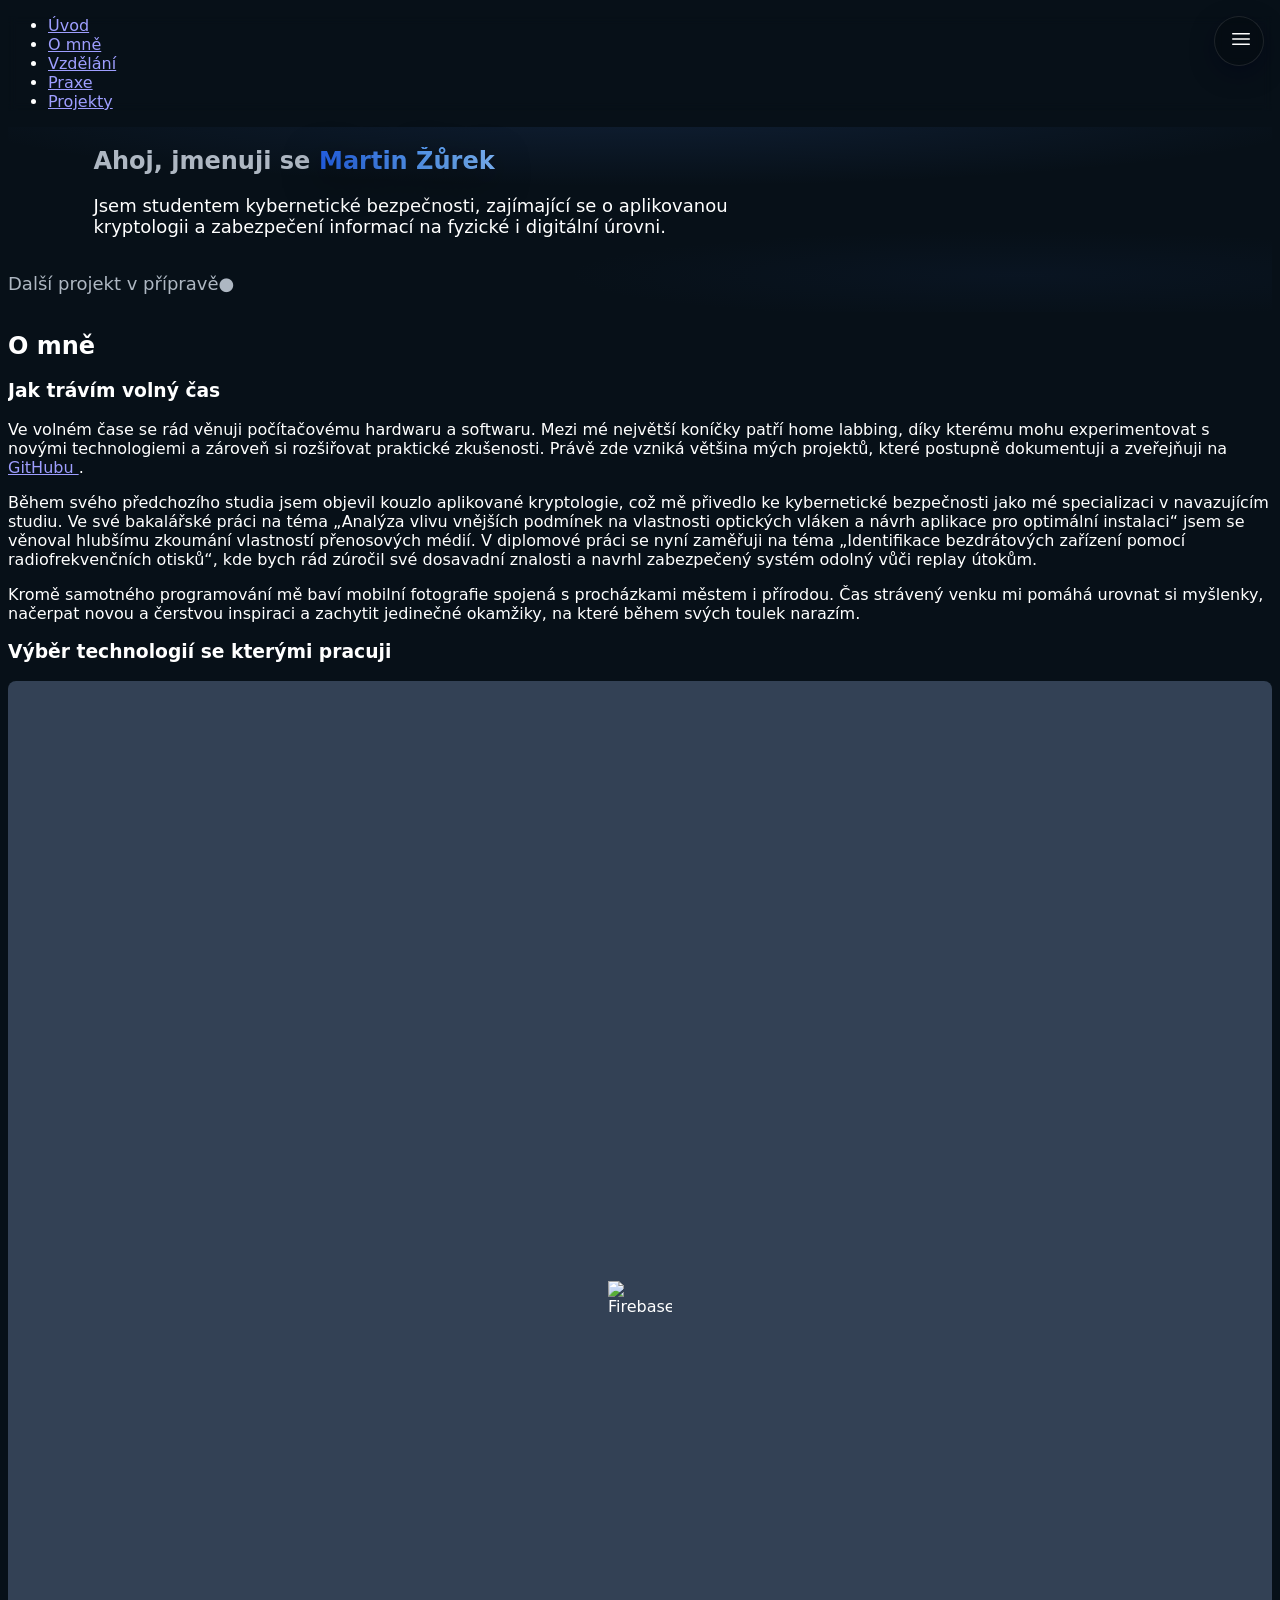
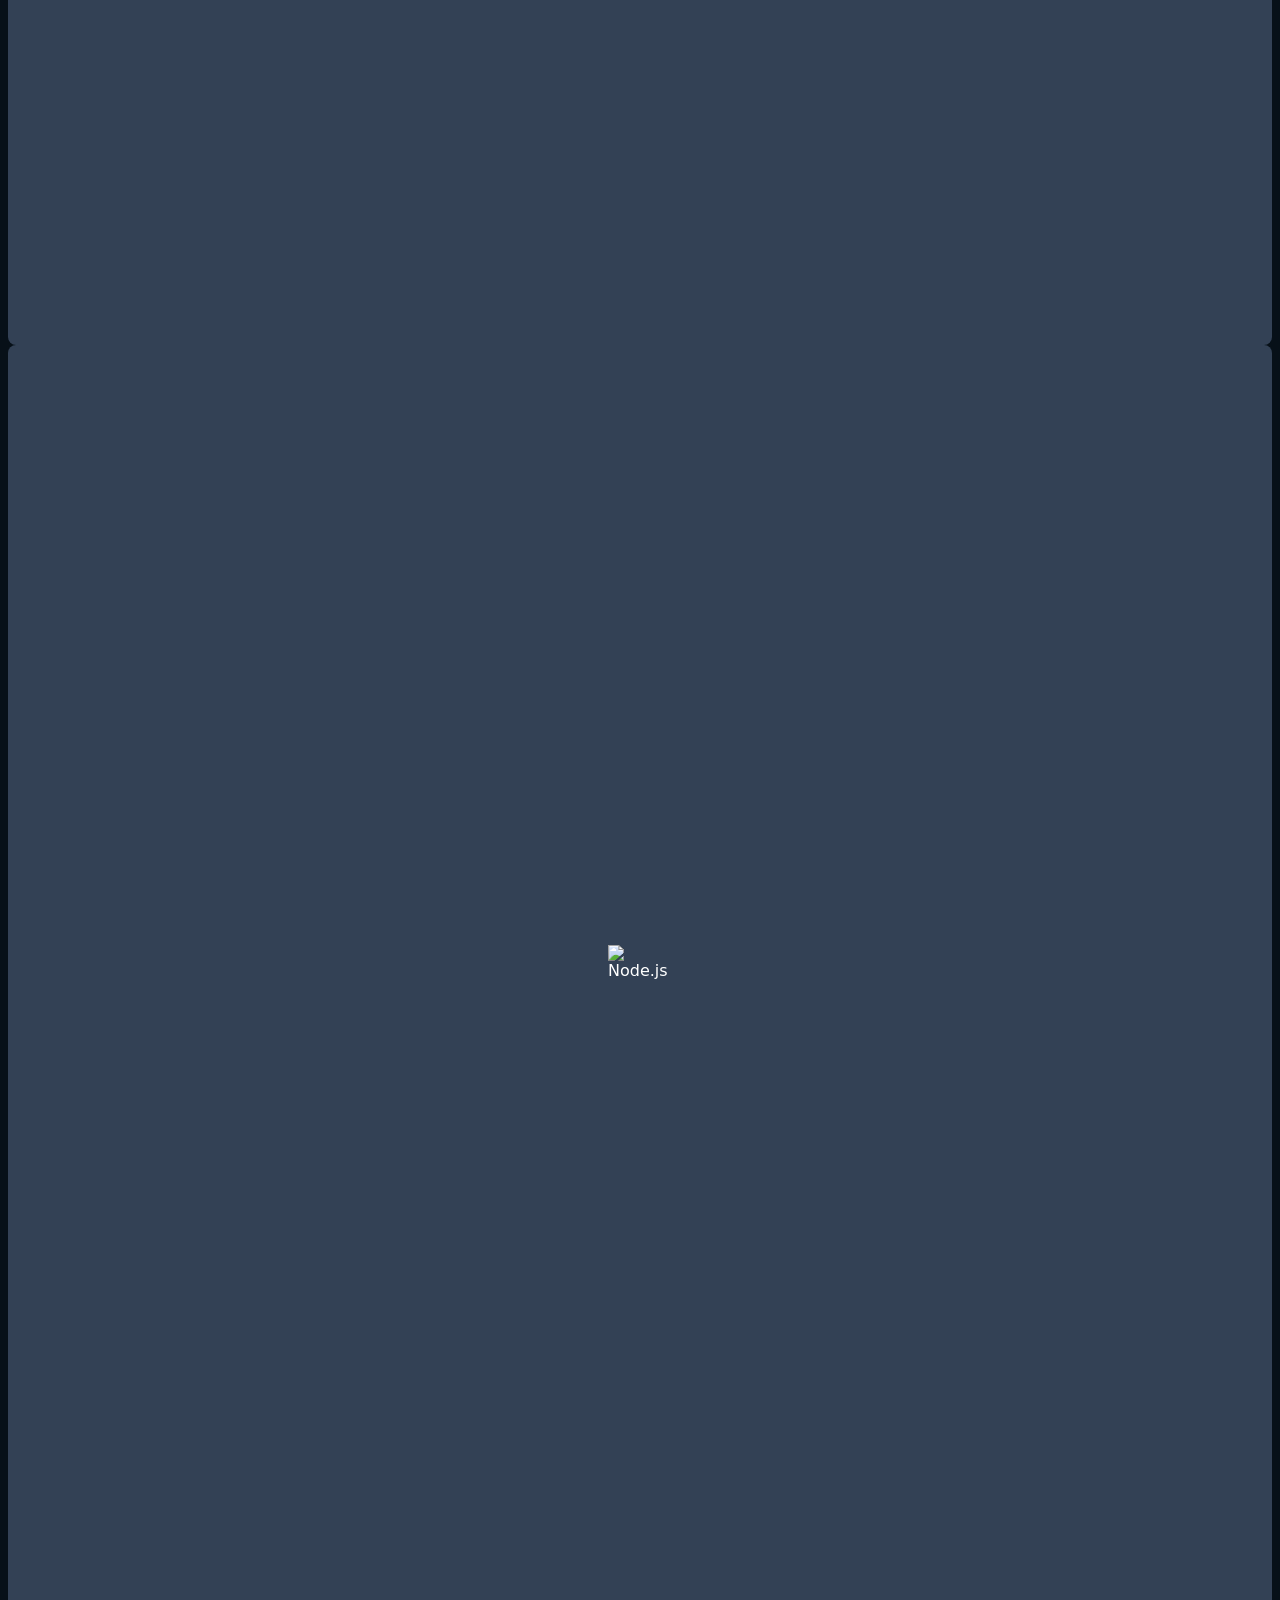
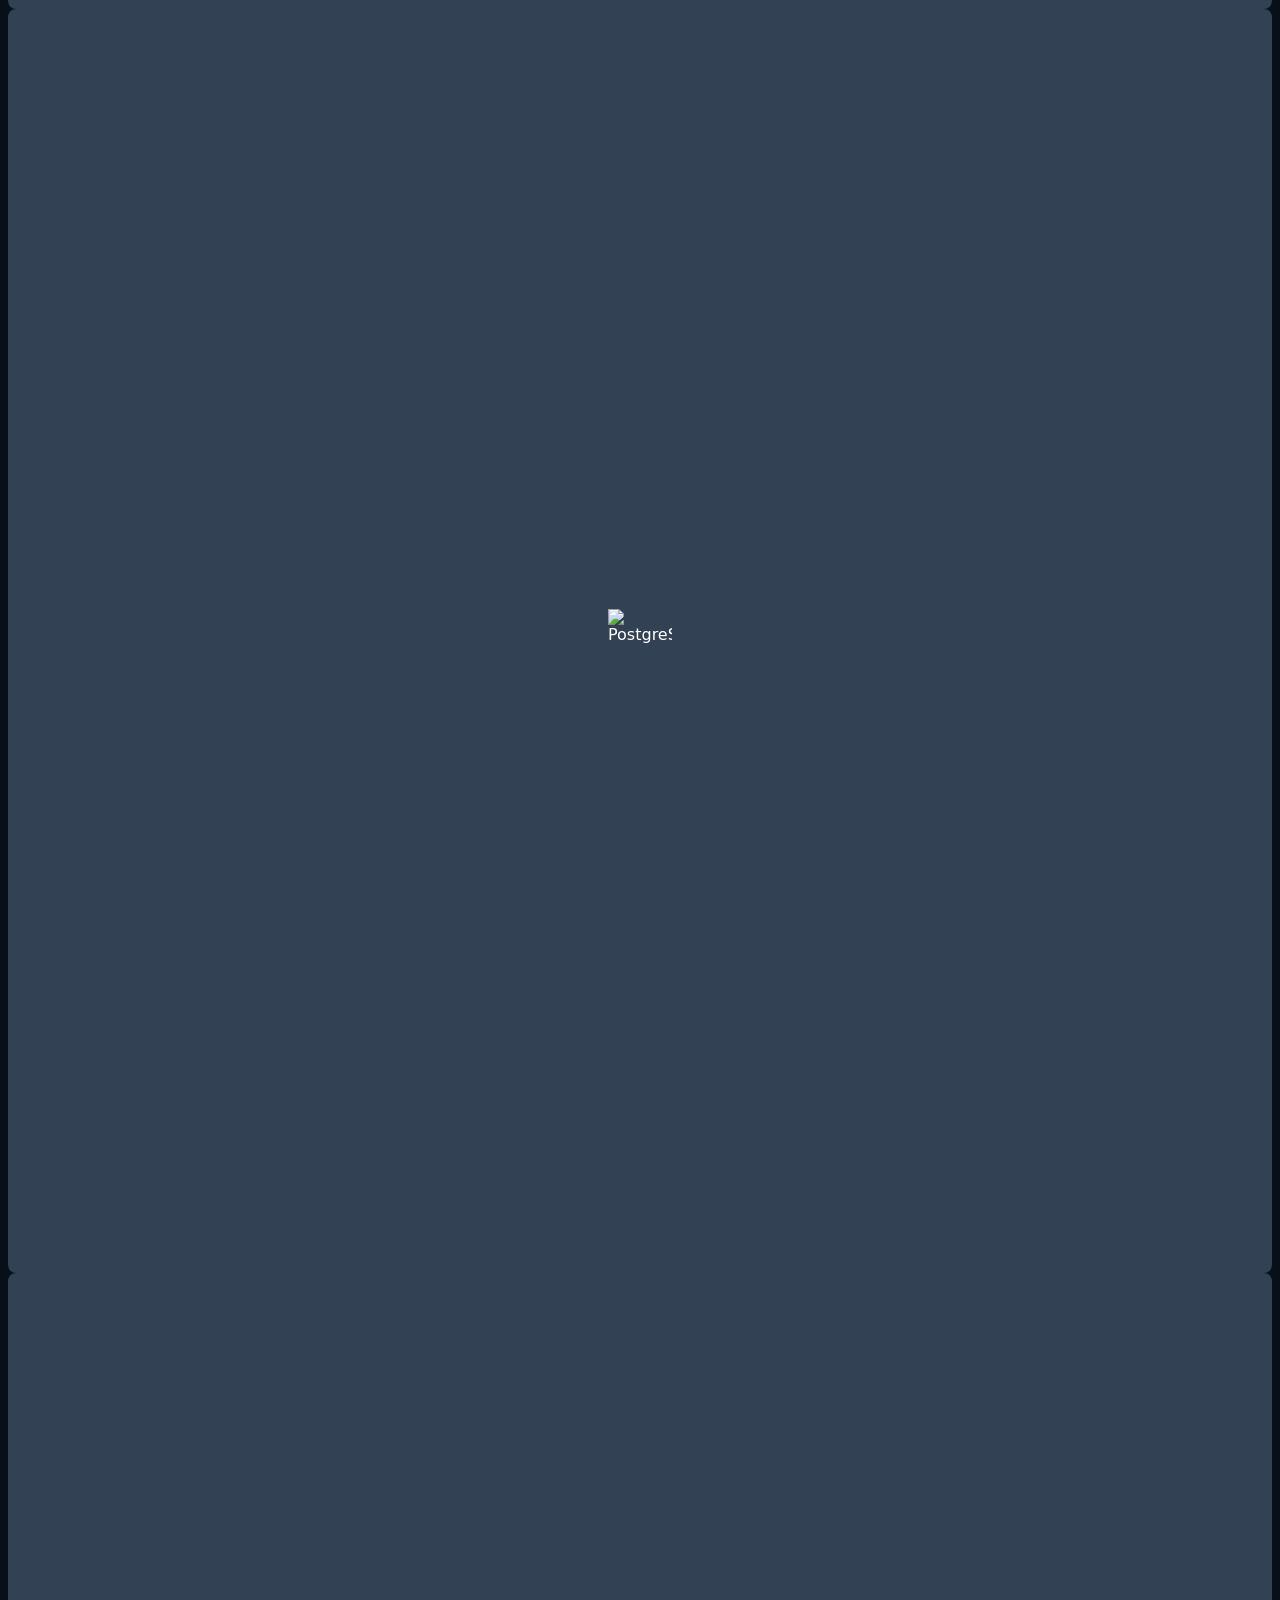
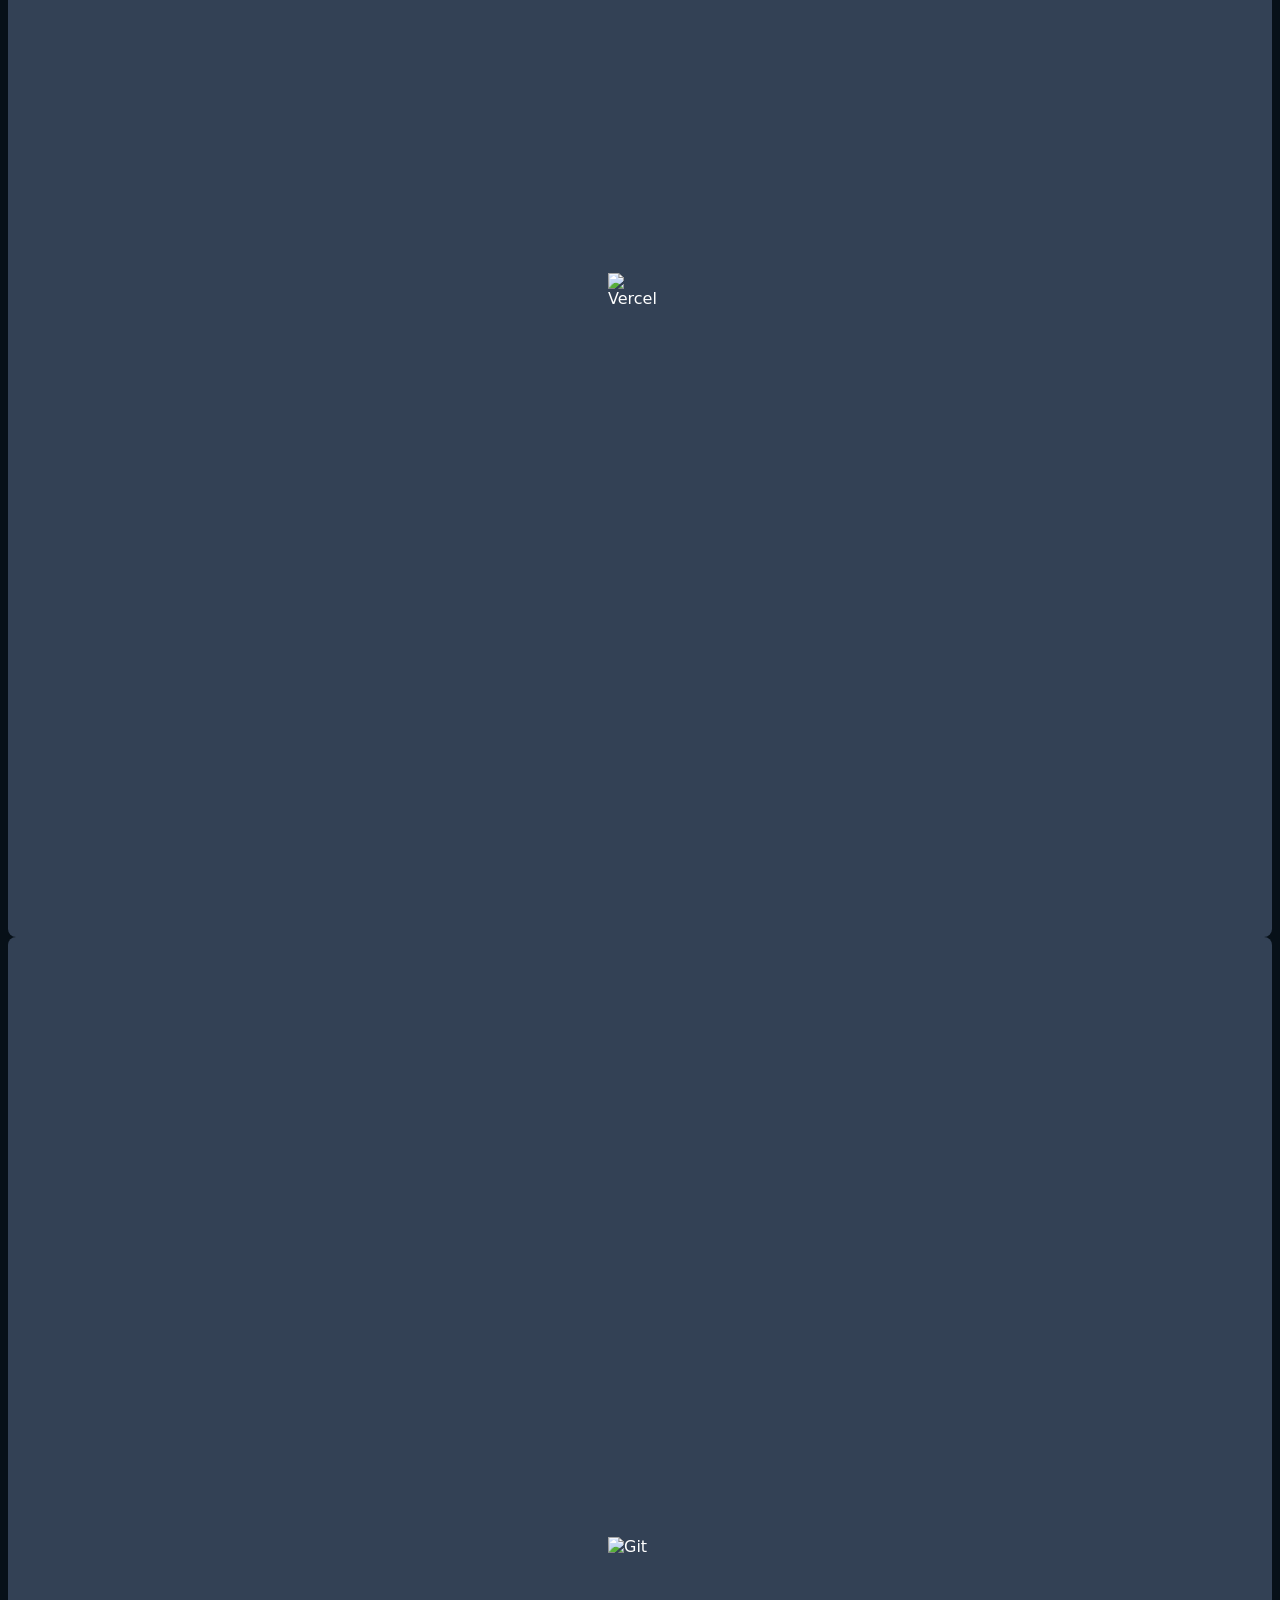
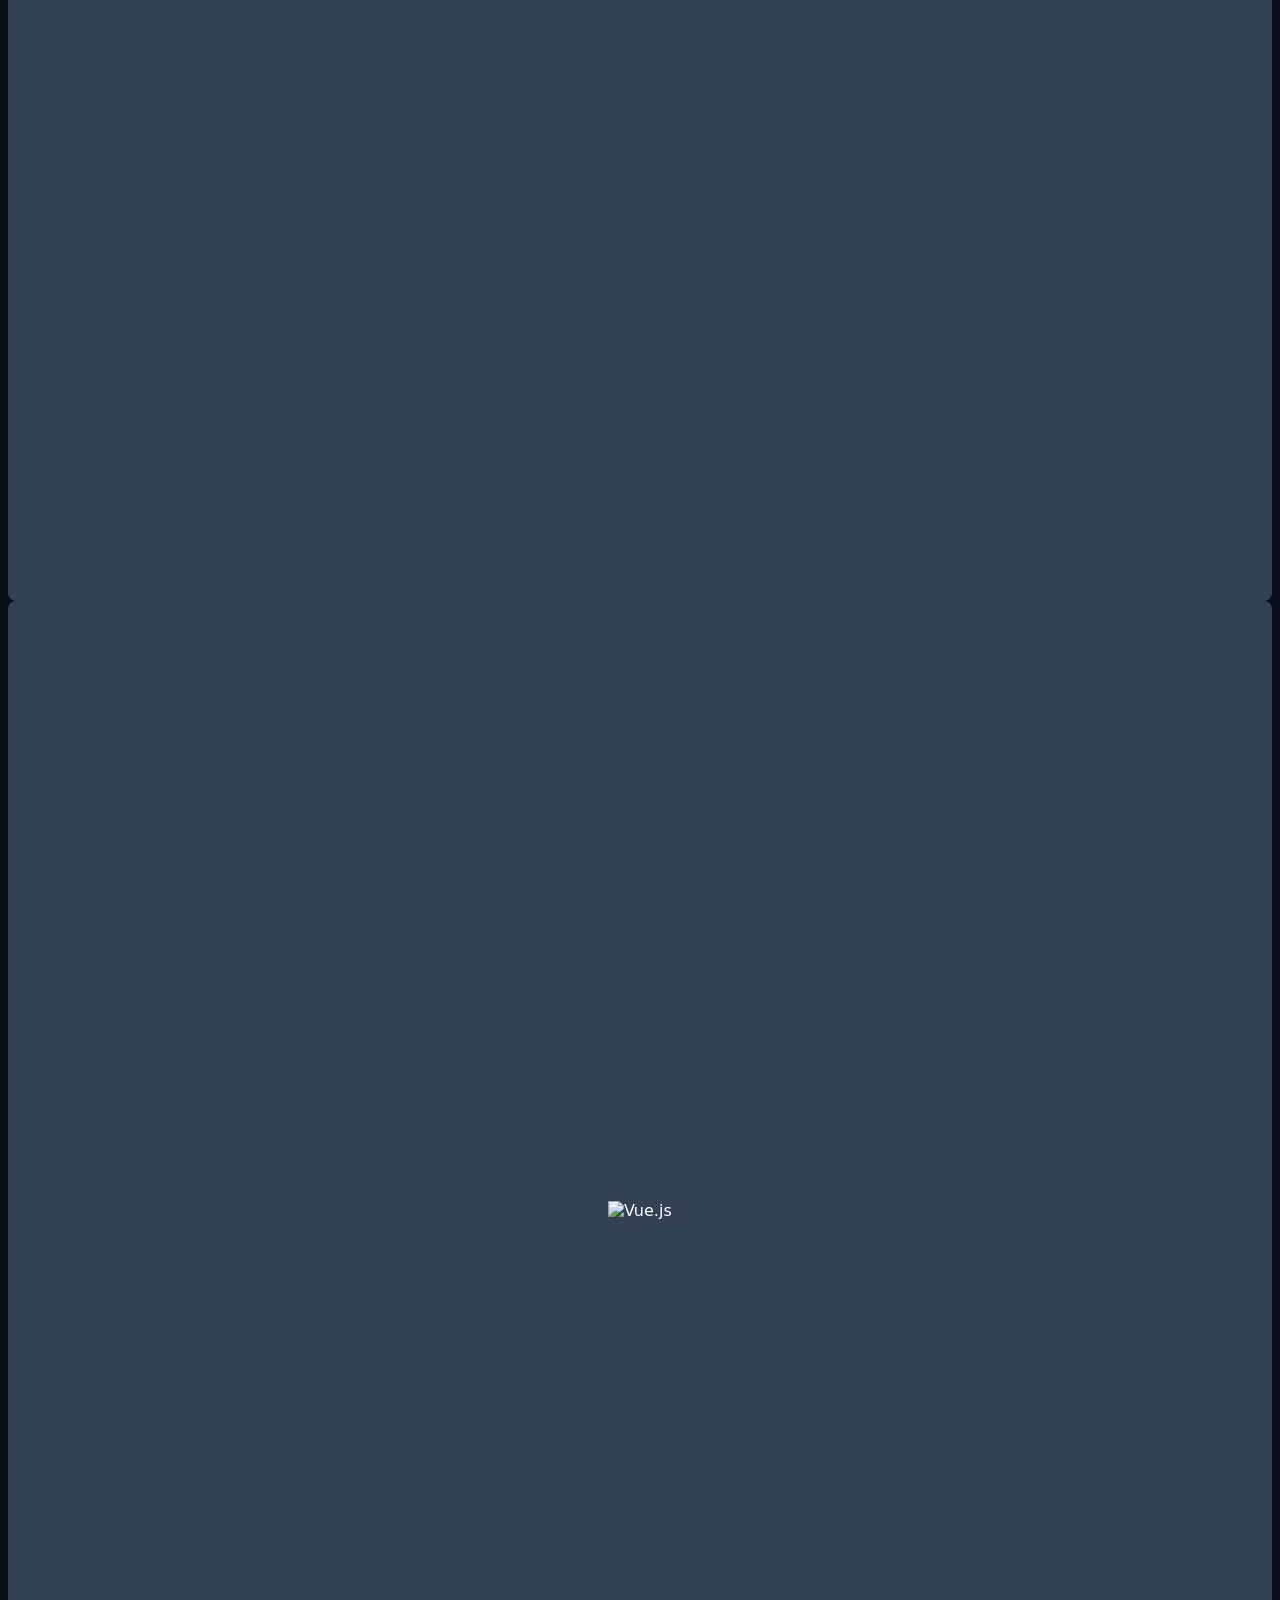
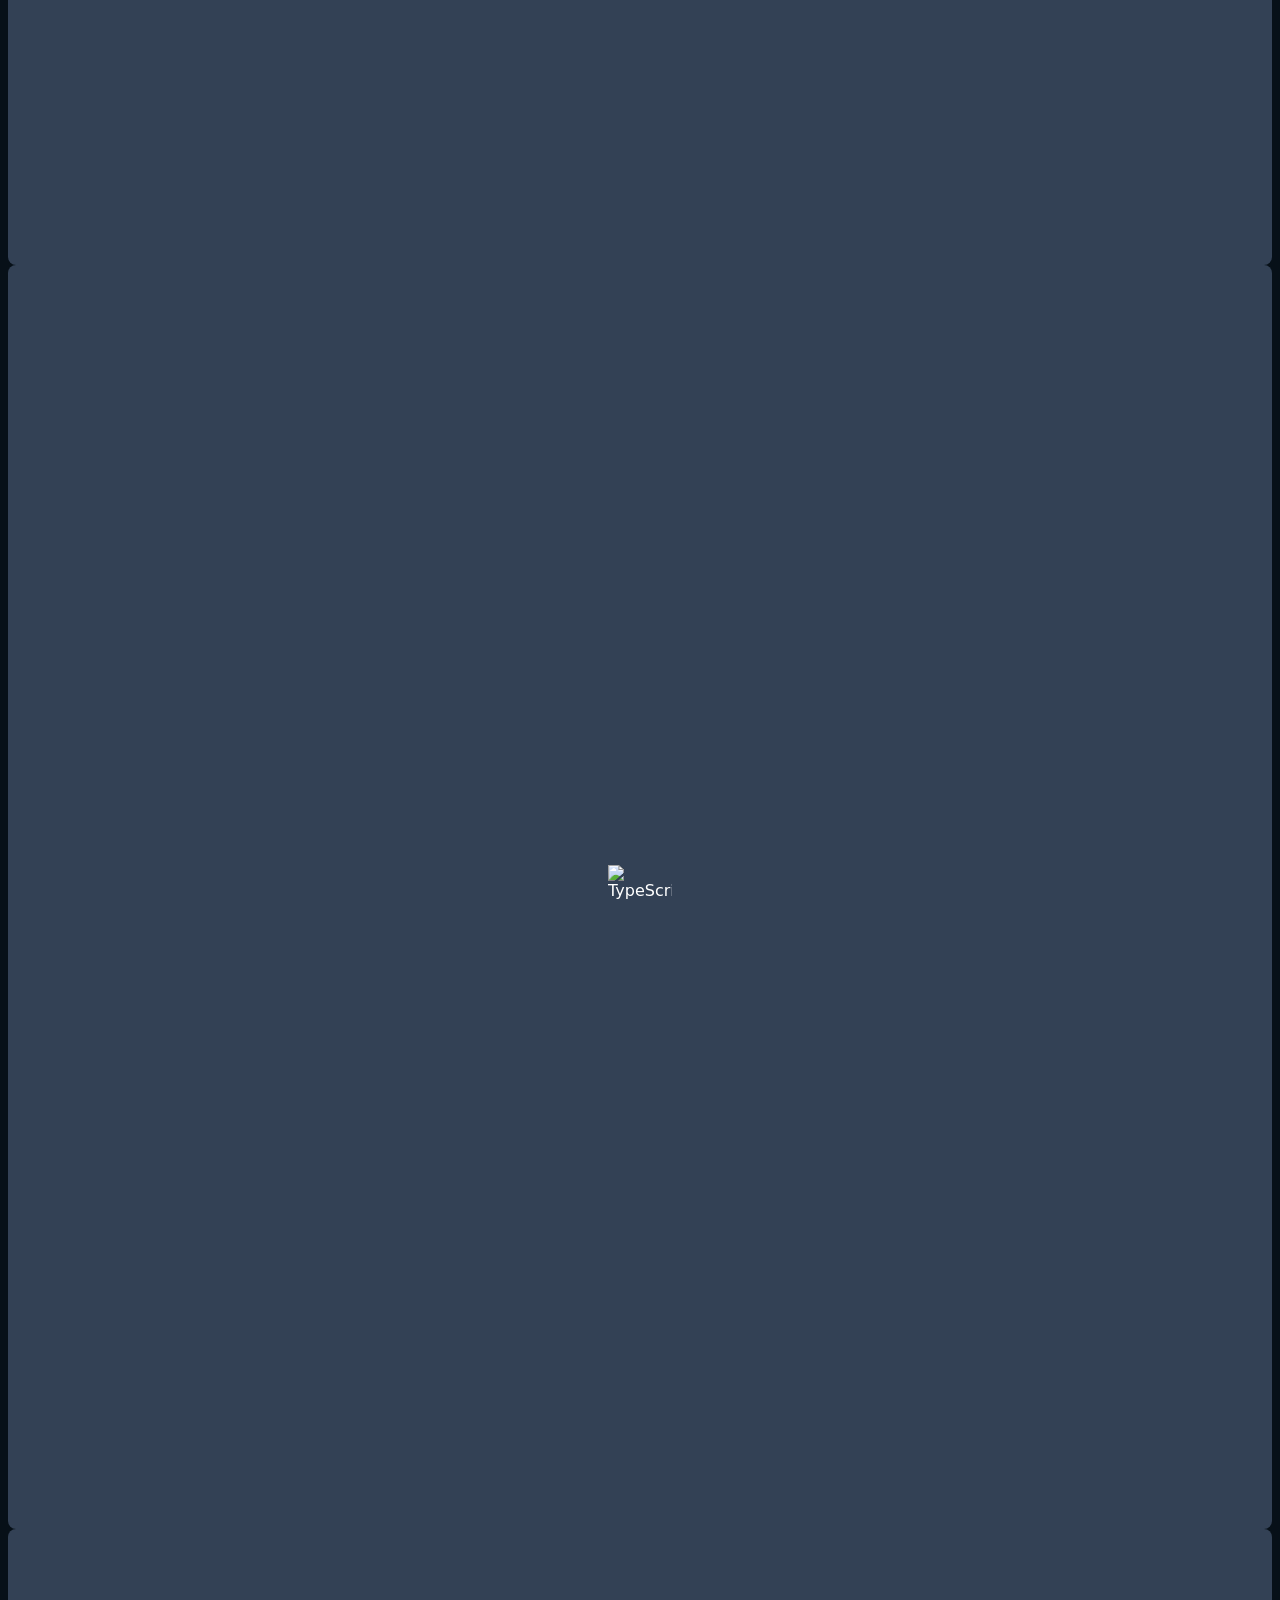
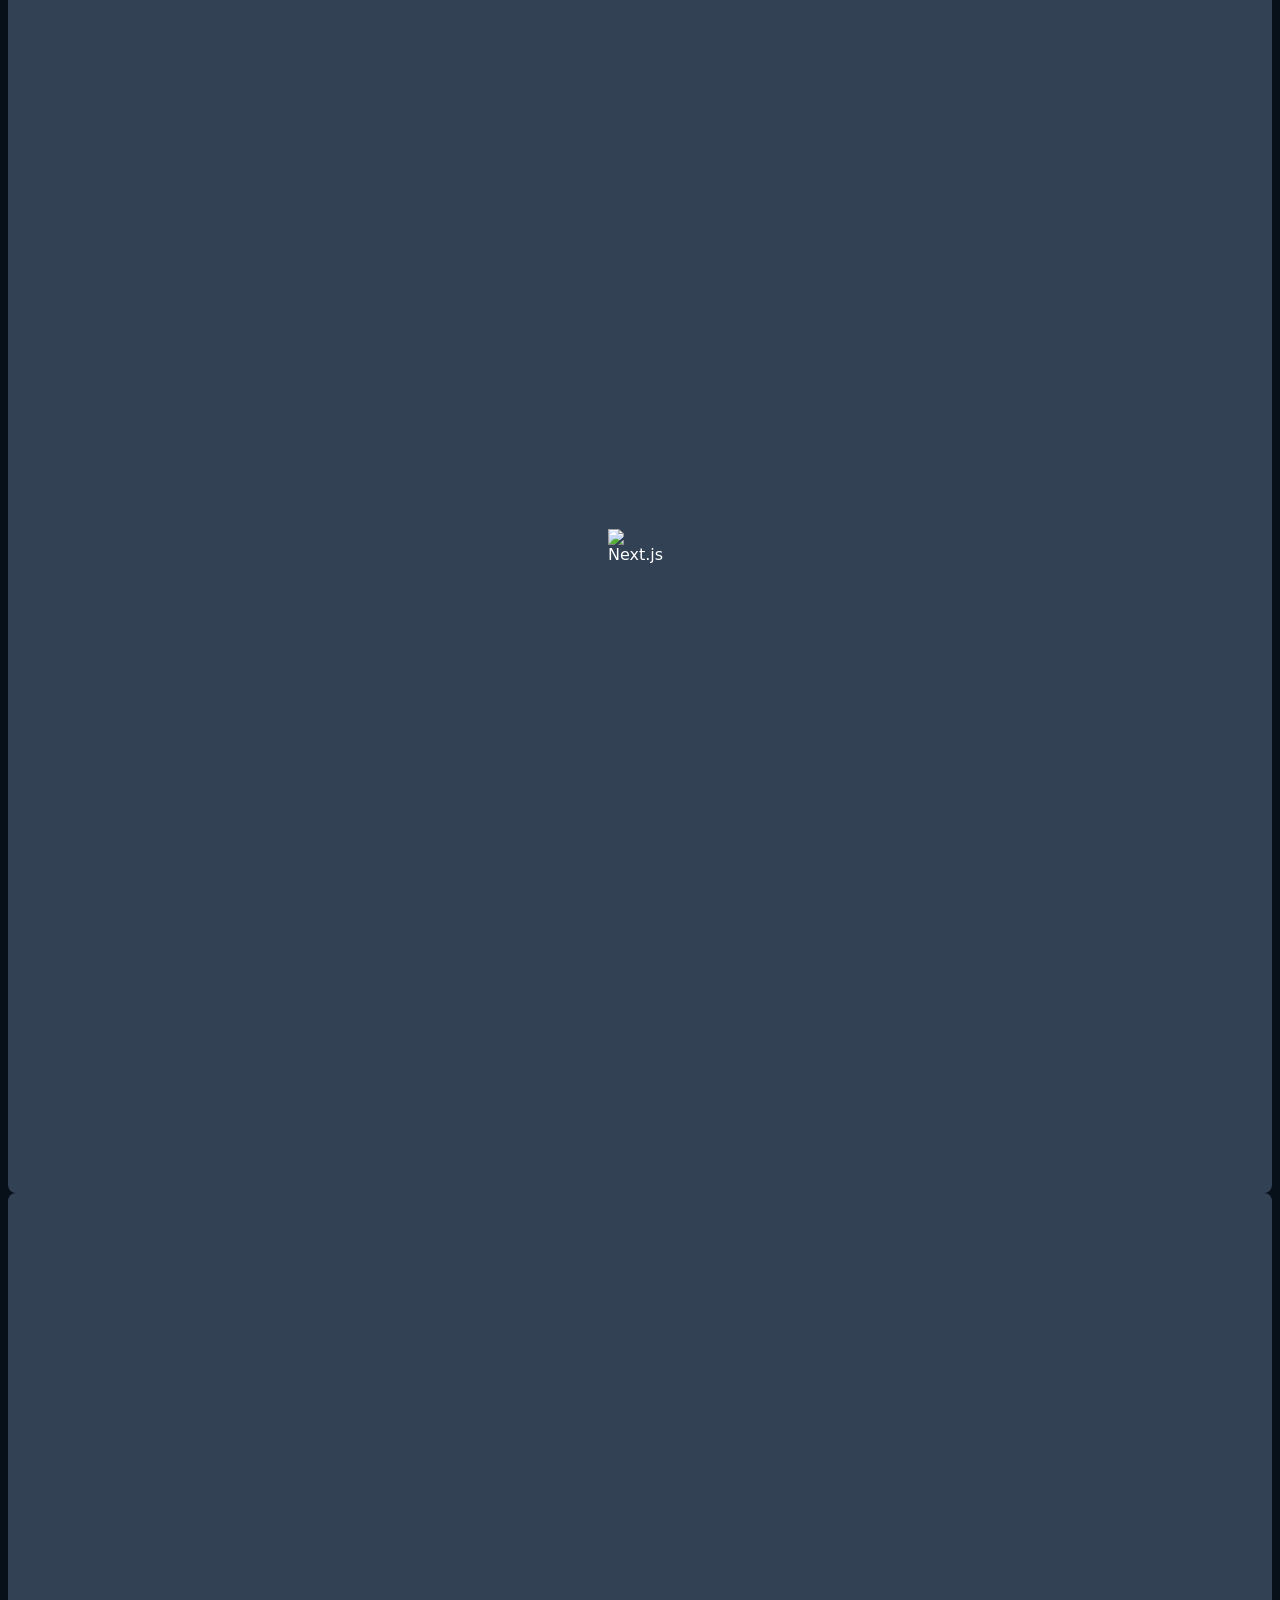
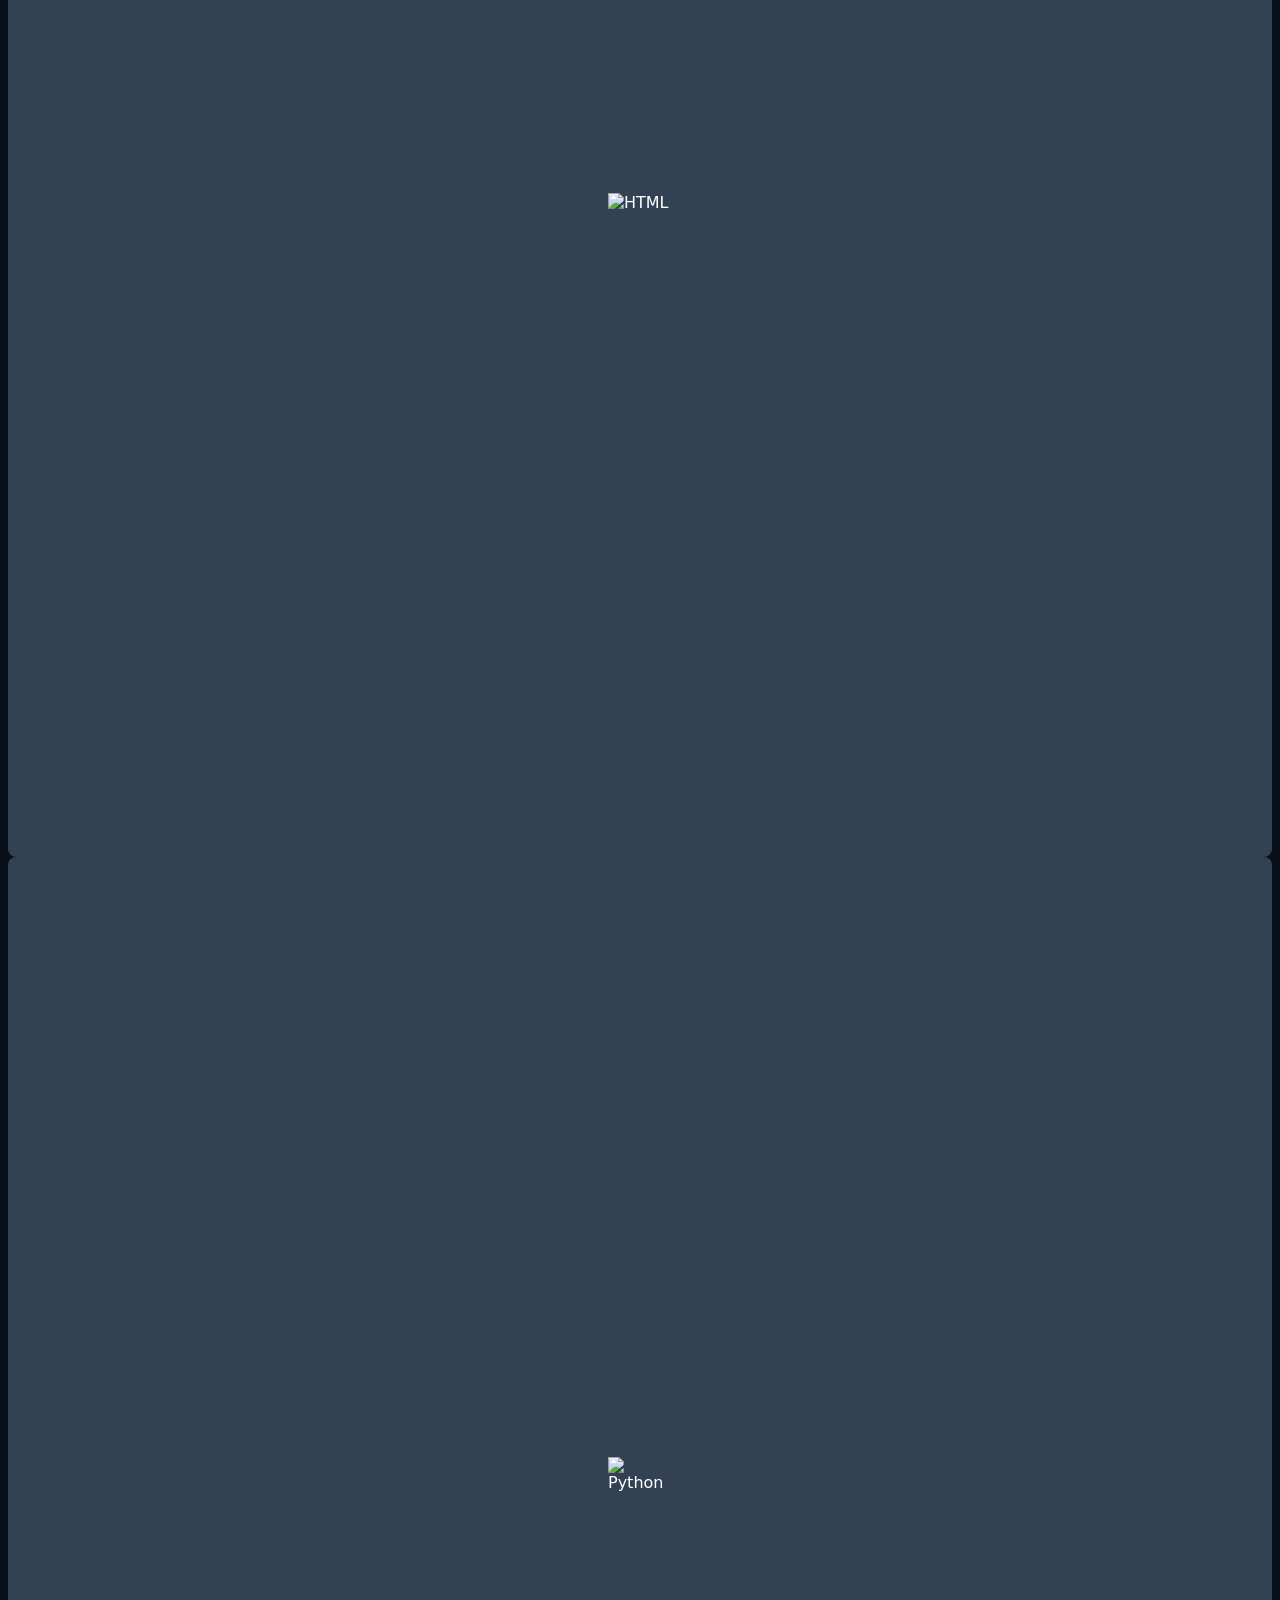
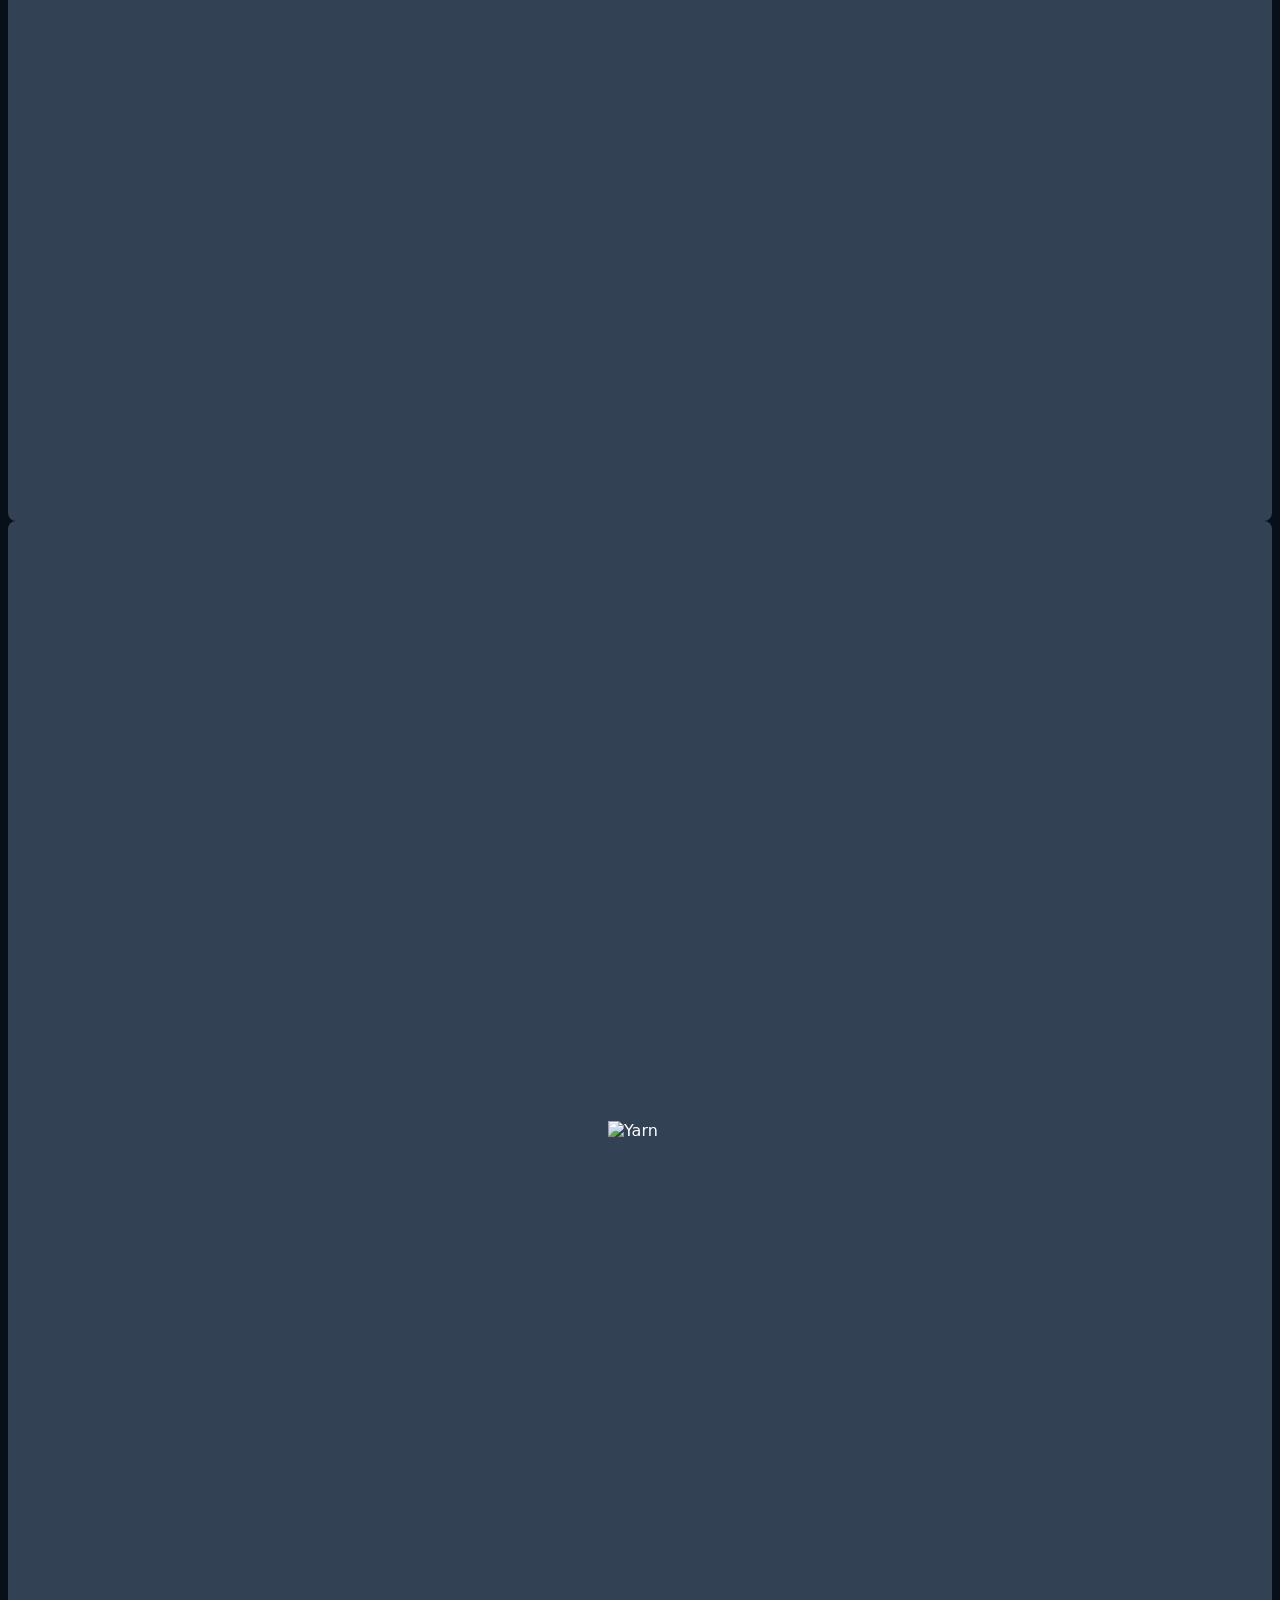
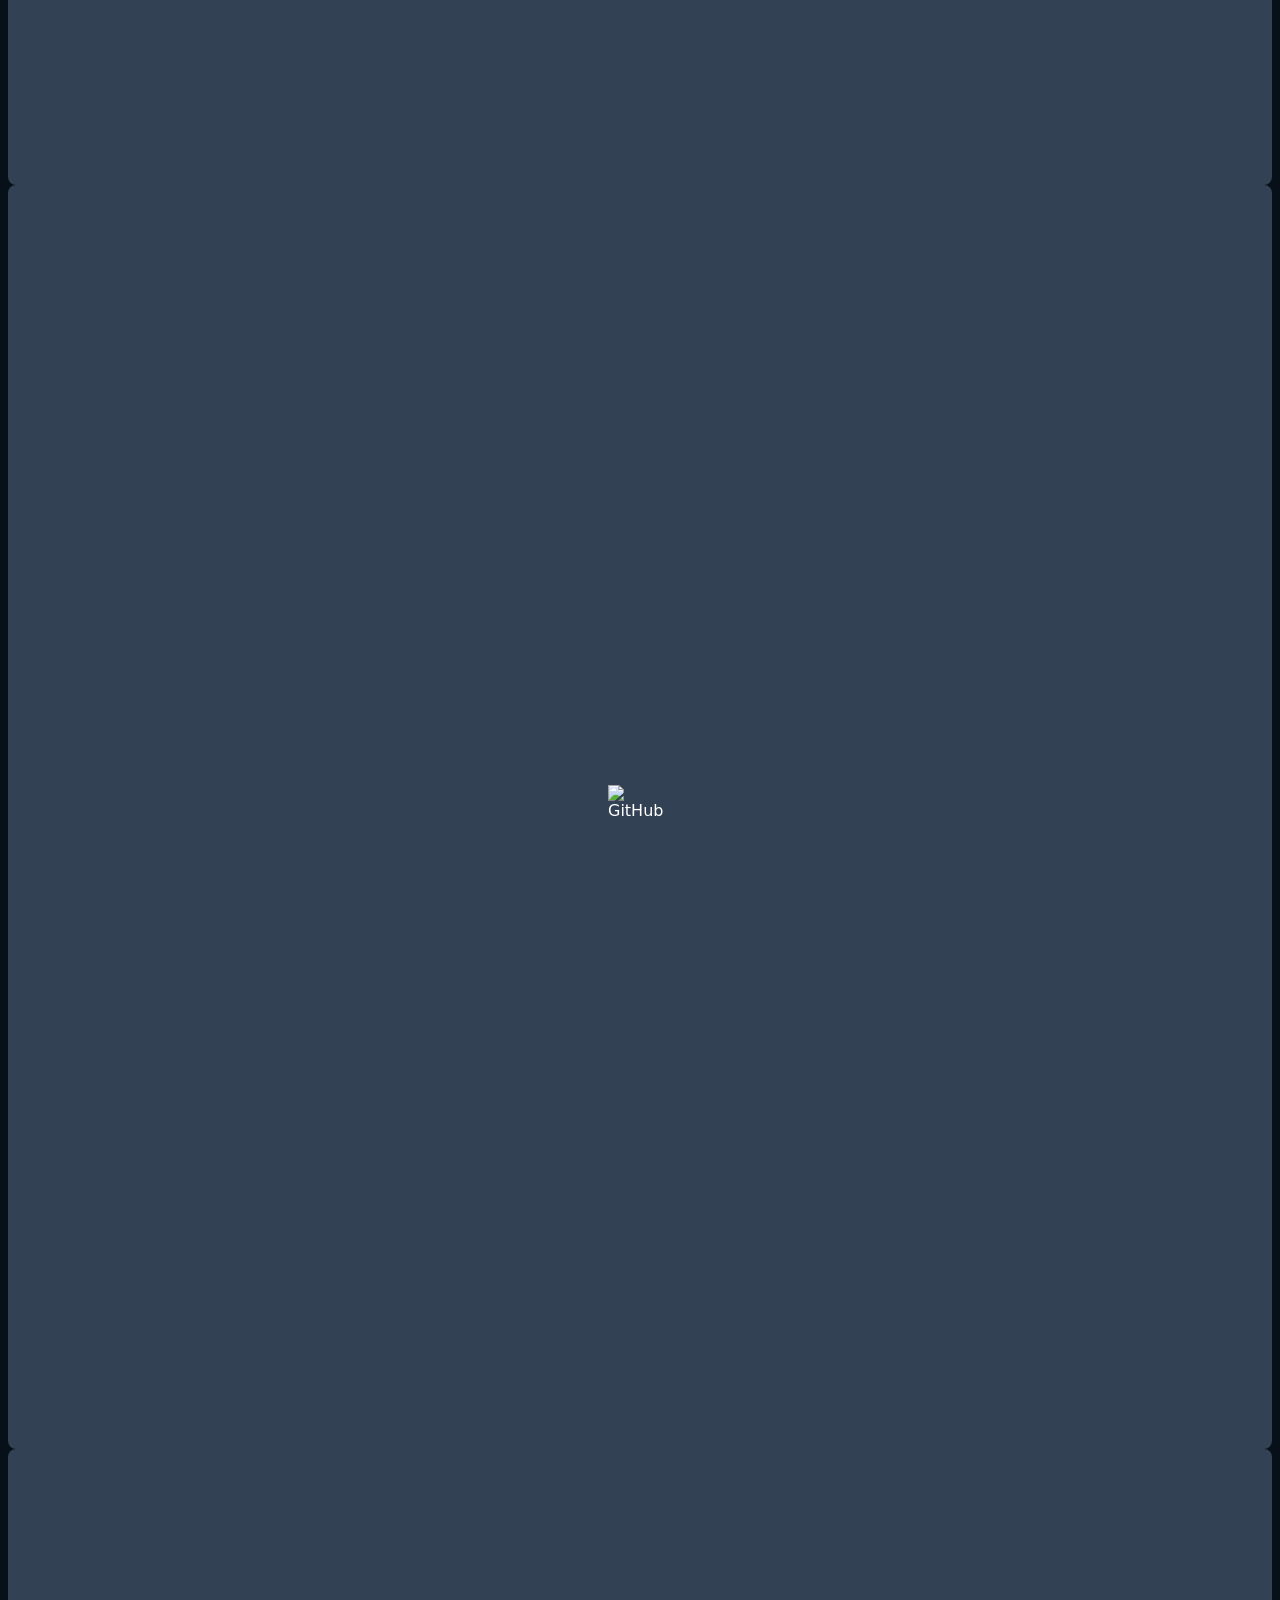
==== index.html @ 52d7c665 "add website" ====
<!doctype html>
<html lang="cs" class="scroll-smooth">
    <head>
        <meta charset="UTF-8" />
        <meta name="viewport" content="width=device-width, initial-scale=1.0" />
        <title>Martin Žůrek</title>

        <link rel="preconnect" href="https://cdn.tailwindcss.com" crossorigin />
        <link rel="preconnect" href="https://cdn.simpleicons.org" crossorigin />
        <link rel="dns-prefetch" href="https://cdn.simpleicons.org" />

        <script src="https://cdn.tailwindcss.com"></script>
        <script>
            tailwind.config = { theme: { extend: {} } };
        </script>

        <link rel="stylesheet" href="styles.css" />
    </head>
    <body
        class="min-h-screen bg-[#071018] text-zinc-200"
        style="
            --tech-icon-size: 64px;
            --tech-padding: 12px;
            --tech-tile-size: calc(
                var(--tech-icon-size) + 2 * var(--tech-padding)
            );
            --grid-unit: calc(var(--tech-tile-size) * 2.25);
            --grid-gap: 16px;
        "
    >
        <header
            class="fixed top-4 z-50 left-1/2 w-full max-w-4xl transform -translate-x-1/2"
        >
            <div class="flex items-center justify-center gap-4 relative">
                <div
                    class="desktop-pill backdrop-blur-xs border border-white/10 ring-1 ring-white/5 shadow-lg rounded-full px-6 py-3 bg-black/20"
                >
                    <nav aria-label="Hlavní navigace" class="hidden md:block">
                        <ul
                            id="desktop-nav"
                            class="flex items-center gap-6 text-gray-200 text-sm sm:text-base"
                        >
                            <li>
                                <a
                                    href="#hero"
                                    class="nav-link hover:text-white/80 transition-all duration-200"
                                    data-section="hero"
                                    >Úvod</a
                                >
                            </li>
                            <li>
                                <a
                                    href="#about"
                                    class="nav-link hover:text-white/80 transition-all duration-200"
                                    data-section="about"
                                    >O mně</a
                                >
                            </li>
                            <li>
                                <a
                                    href="#education"
                                    class="nav-link hover:text-white/80 transition-all duration-200"
                                    data-section="education"
                                    >Vzdělání</a
                                >
                            </li>
                            <li>
                                <a
                                    href="#experience"
                                    class="nav-link hover:text-white/80 transition-all duration-200"
                                    data-section="experience"
                                    >Praxe</a
                                >
                            </li>
                            <li>
                                <a
                                    href="#projects"
                                    class="nav-link hover:text-white/80 transition-all duration-200"
                                    data-section="projects"
                                    >Projekty</a
                                >
                            </li>
                        </ul>
                    </nav>
                </div>
            </div>
        </header>

        <div class="mobile-button-container md:hidden" id="mobile-container">
            <div
                id="menu-btn"
                role="button"
                tabindex="0"
                aria-expanded="false"
                class="backdrop-blur-xs border border-white/10 ring-1 ring-white/5 shadow-lg rounded-full p-3 bg-black/20 text-white"
            >
                <svg
                    id="icon-menu"
                    xmlns="http://www.w3.org/2000/svg"
                    class="w-6 h-6"
                    fill="none"
                    viewBox="0 0 24 24"
                    stroke-width="1.5"
                    stroke="currentColor"
                >
                    <path
                        stroke-linecap="round"
                        stroke-linejoin="round"
                        d="M3.75 6.75h16.5M3.75 12h16.5m-16.5 5.25h16.5"
                    />
                </svg>

                <button
                    id="panel-close"
                    class="overlay-close"
                    aria-label="Zavřít menu"
                >
                    <svg
                        id="icon-close"
                        xmlns="http://www.w3.org/2000/svg"
                        class="w-6 h-6"
                        viewBox="0 0 24 24"
                        fill="none"
                        stroke-width="1.5"
                        stroke="currentColor"
                    >
                        <path
                            stroke-linecap="round"
                            stroke-linejoin="round"
                            d="M6 18L18 6M6 6l12 12"
                        />
                    </svg>
                </button>

                <div class="panel-content" aria-hidden="true">
                    <nav class="overlay-nav" aria-label="Mobilní navigace">
                        <ul
                            class="flex flex-col gap-2 text-gray-200 text-sm px-6 py-6"
                        >
                            <li>
                                <a
                                    href="#hero"
                                    class="nav-link text-center block hover:text-white/80 transition-all duration-200"
                                    data-section="hero"
                                    >Úvod</a
                                >
                            </li>
                            <li>
                                <a
                                    href="#about"
                                    class="nav-link text-center block hover:text-white/80 transition-all duration-200"
                                    data-section="about"
                                    >O mně</a
                                >
                            </li>
                            <li>
                                <a
                                    href="#education"
                                    class="nav-link text-center block hover:text-white/80 transition-all duration-200"
                                    data-section="education"
                                    >Vzdělání</a
                                >
                            </li>
                            <li>
                                <a
                                    href="#experience"
                                    class="nav-link text-center block hover:text-white/80 transition-all duration-200"
                                    data-section="experience"
                                    >Praxe</a
                                >
                            </li>
                            <li>
                                <a
                                    href="#projects"
                                    class="nav-link text-center block hover:text-white/80 transition-all duration-200"
                                    data-section="projects"
                                    >Projekty</a
                                >
                            </li>
                        </ul>
                    </nav>
                </div>
            </div>
        </div>

        <section
            id="hero"
            class="min-h-screen flex items-center justify-center relative overflow-hidden text-white hero-bg"
        >
            <div class="text-left px-4 max-w-5xl mx-auto relative z-10">
                <h1 class="mb-6 leading-tight">
                    <span
                        class="block text-2xl md:text-3xl font-medium text-zinc-300 mb-2"
                        >Ahoj, jmenuji se</span
                    >
                    <span
                        class="block text-5xl md:text-7xl font-extrabold hero-name"
                        >Martin Žůrek</span
                    >
                </h1>

                <p
                    class="text-lg md:text-xl text-zinc-200 mb-8 max-w-3xl mx-auto"
                >
                    Jsem studentem kybernetické bezpečnosti, zajímající se o
                    aplikovanou kryptologii a zabezpečení informací na fyzické i
                    digitální úrovni.
                </p>
            </div>

            <div
                class="absolute inset-0 z-0 hero-overlay pointer-events-none"
                aria-hidden="true"
            ></div>

            <div
                id="hero-hint"
                class="absolute bottom-10 left-1/2 transform -translate-x-1/2 text-center text-zinc-300 transition-opacity duration-100 z-10"
            >
                <p>
                    Další projekt v přípravě<span
                        class="text-yellow-500 text-sm ml-2"
                        >●</span
                    >
                </p>
            </div>
        </section>

        <main class="px-4 py-8 max-w-5xl mx-auto">
            <section id="about" class="py-16 scroll-mt-8">
                <h2 class="text-3xl font-bold text-white mb-8 text-center">
                    O mně
                </h2>
                <div class="grid md:grid-cols-2 gap-8">
                    <div class="text-center md:text-left">
                        <h3 class="text-xl font-semibold mb-4 text-center">
                            Jak trávím volný čas
                        </h3>
                        <p class="text-zinc-400 mb-4 text-justify">
                            Ve volném čase se rád věnuji počítačovému hardwaru a
                            softwaru. Mezi mé největší koníčky patří home
                            labbing, díky kterému mohu experimentovat s novými
                            technologiemi a zároveň si rozšiřovat praktické
                            zkušenosti. Právě zde vzniká většina mých projektů,
                            které postupně dokumentuji a zveřejňuji na
                            <a
                                href="https://github.com/ZurekMartin"
                                target="_blank"
                                rel="noopener noreferrer"
                                class="text-blue-400 hover:text-blue-300 transition-colors"
                            >
                                GitHubu </a
                            >.
                        </p>
                        <p class="text-zinc-400 mb-4 text-justify">
                            Během svého předchozího studia jsem objevil kouzlo
                            aplikované kryptologie, což mě přivedlo ke
                            kybernetické bezpečnosti jako mé specializaci v
                            navazujícím studiu. Ve své bakalářské práci na téma
                            „Analýza vlivu vnějších podmínek na vlastnosti
                            optických vláken a návrh aplikace pro optimální
                            instalaci“ jsem se věnoval hlubšímu zkoumání
                            vlastností přenosových médií. V diplomové práci se
                            nyní zaměřuji na téma „Identifikace bezdrátových
                            zařízení pomocí radiofrekvenčních otisků“, kde bych
                            rád zúročil své dosavadní znalosti a navrhl
                            zabezpečený systém odolný vůči replay útokům.
                        </p>
                        <p class="text-zinc-400 mb-4 text-justify">
                            Kromě samotného programování mě baví mobilní
                            fotografie spojená s procházkami městem i přírodou.
                            Čas strávený venku mi pomáhá urovnat si myšlenky,
                            načerpat novou a čerstvou inspiraci a zachytit
                            jedinečné okamžiky, na které během svých toulek
                            narazím.
                        </p>
                    </div>

                    <div class="text-center md:text-left">
                        <h3 class="text-xl font-semibold mb-4 text-center">
                            Výběr technologií se kterými pracuji
                        </h3>

                        <div
                            id="logos-grid"
                            class="grid grid-cols-4 gap-4"
                        ></div>
                    </div>
                </div>
            </section>

            <section
                id="education-mobile"
                class="py-16 scroll-mt-8 block md:hidden"
            >
                <h2 class="text-3xl font-bold text-white mb-8 text-center">
                    Vzdělání
                </h2>
                <div>
                    <div id="timeline-container-mobile" class="relative">
                        <div
                            id="timeline-line-mobile"
                            class="absolute left-[64px] transform -translate-x-1/2 flex flex-col items-center pointer-events-none z-0"
                            style="top: 0; height: 100%"
                        >
                            <div
                                class="w-px flex-1 timeline-gradient mx-auto"
                            ></div>
                        </div>

                        <div
                            id="timeline-marker-mobile"
                            class="absolute w-4 h-4 pointer-events-none z-50"
                            style="
                                left: 64px;
                                transform: translateX(-50%) translateY(0px);
                            "
                        >
                            <div
                                id="timeline-marker-inner-mobile"
                                class="w-full h-full rounded-full bg-blue-400 shadow-2xl ring-2 ring-blue-900/25"
                            ></div>
                        </div>

                        <div id="timeline-items-mobile" class="space-y-8"></div>
                    </div>
                </div>
            </section>

            <section id="education" class="py-16 scroll-mt-8">
                <h2 class="text-3xl font-bold text-white mb-8 text-center">
                    Vzdělání
                </h2>
                <div>
                    <div id="timeline-container" class="relative">
                        <div
                            id="timeline-line"
                            class="absolute left-1/2 transform -translate-x-1/2 flex flex-col items-center pointer-events-none z-0"
                            style="top: 0; height: 100%"
                        >
                            <div
                                class="w-px flex-1 timeline-gradient mx-auto"
                            ></div>
                        </div>

                        <div
                            id="timeline-marker"
                            class="absolute w-4 h-4 pointer-events-none z-50"
                            style="
                                left: 50%;
                                transform: translateX(-50%) translateY(0px);
                            "
                        >
                            <div
                                id="timeline-marker-inner"
                                class="w-full h-full rounded-full bg-blue-400 shadow-2xl ring-2 ring-blue-900/25"
                            ></div>
                        </div>

                        <div id="timeline-items" class="space-y-8"></div>
                    </div>
                </div>
            </section>

            <section id="experience" class="py-16 scroll-mt-8">
                <h2 class="text-3xl font-bold text-white mb-8 text-center">
                    Praxe
                </h2>

                <div id="experience-items" class="space-y-8"></div>
            </section>

            <section id="projects" class="py-16 scroll-mt-8">
                <h2 class="text-3xl font-bold text-white mb-8 text-center">
                    Projekty
                </h2>

                <div
                    class="flex justify-center items-start"
                    style="padding-top: 2rem; padding-bottom: 2rem"
                >
                    <div
                        id="bento-grid"
                        class="bg-transparent max-w-5xl w-full"
                        style="display: grid; gap: 16px"
                    ></div>
                </div>

                <h3
                    class="text-2xl font-semibold text-white mb-4 mt-6 text-center"
                >
                    Klienti, kteří mi svěřili své projekty
                </h3>

                <div
                    id="other-projects"
                    class="mt-2 flex gap-4 justify-center items-center flex-wrap"
                ></div>
            </section>
        </main>

        <footer
            class="border-t border-white/10 bg-black/20 text-zinc-200 py-6 mt-16"
        >
            <div
                class="max-w-4xl mx-auto px-6 flex flex-col sm:flex-row items-center justify-between gap-1 sm:gap-0"
            >
                <div class="text-center sm:text-left space-y-1 py-0 sm:py-0">
                    <p class="text-sm text-zinc-400">
                        © <span id="footer-year"></span>
                        <a
                            href="https://github.com/ZurekMartin"
                            class="hover:text-white/80 transition-colors duration-200"
                            target="_blank"
                            rel="noopener noreferrer"
                        >
                            Martin Žůrek
                        </a>
                    </p>
                    <p class="text-xs text-zinc-500">
                        Made with <span aria-hidden>♥</span>
                    </p>
                </div>

                <nav class="hidden md:flex space-x-6 text-sm">
                    <a href="#hero" class="hover:text-white/80">Domů</a>
                    <a href="#about" class="hover:text-white/80">O mně</a>
                    <a href="#education" class="hover:text-white/80"
                        >Vzdělání</a
                    >
                    <a href="#experience" class="hover:text-white/80">Praxe</a>
                    <a href="#projects" class="hover:text-white/80">Projekty</a>
                </nav>

                <div class="text-center sm:text-right space-y-1 py-0 sm:py-0">
                    <div
                        class="flex justify-center sm:justify-end items-center"
                    >
                        <a
                            id="footer-email"
                            href="mailto:zurek.martin.1@icloud.com?subject=Spolupr%C3%A1ce%20%2F%20Dotaz"
                            class="text-sm text-zinc-400 hover:text-white/80 transition-colors duration-200"
                        >
                            zurek.martin.1@icloud.com
                        </a>
                    </div>
                    <p class="text-xs text-zinc-500 hidden md:block">
                        Klikněte pro otevření mail klienta
                    </p>
                </div>
            </div>
        </footer>
        <script src="script.js" defer></script>
    </body>
</html>
---- styles.css ----
:root {
    color-scheme: dark;
    --ui-backdrop-blur: 4px;
    --ui-overlay-alpha: 0.2;
    --ui-border-alpha: 0.1;

    --brand-blue-dark-hex: #2563eb;
    --brand-blue-hex: #60a5fa;
    --brand-blue-light-hex: #93c5fd;
    --brand-blue-ghost-hex: #dbeafe;

    --brand-blue-dark-rgb: 37, 99, 235;
    --brand-blue-rgb: 96, 165, 250;
    --brand-blue-light-rgb: 147, 197, 253;
    --brand-blue-ghost-rgb: 219, 234, 254;

    --thesis-vertical-gap: 1.25rem;
}

html {
    scroll-behavior: smooth;
}

body {
    font-family:
        system-ui,
        -apple-system,
        "Segoe UI",
        Roboto,
        "Helvetica Neue",
        Arial,
        "Noto Sans",
        "Liberation Sans",
        sans-serif;
    background-color: #071018;
}

.backdrop-blur-xs {
    -webkit-backdrop-filter: blur(var(--ui-backdrop-blur));
    backdrop-filter: blur(var(--ui-backdrop-blur));
}

.hero-bg {
    background-image:
        radial-gradient(
            ellipse 80% 60% at 50% -10%,
            rgba(56, 100, 180, 0.18) 0%,
            transparent 70%
        ),
        radial-gradient(
            ellipse 60% 40% at 80% 80%,
            rgba(30, 60, 120, 0.1) 0%,
            transparent 60%
        );
}

.timeline-gradient {
    background: linear-gradient(
        to bottom,
        rgba(59, 130, 246, 0.4),
        rgba(55, 65, 81, 0.8),
        rgba(59, 130, 246, 0.06)
    );
}

@keyframes pulseScale {
    0%,
    100% {
        transform: scale(1);
        opacity: 1;
        box-shadow: 0 0 0 0 rgba(96, 165, 250, 0.6);
    }
    50% {
        transform: scale(1.4);
        opacity: 0.85;
        box-shadow: 0 0 0 6px rgba(96, 165, 250, 0);
    }
}

.project-tile .hover-label {
    opacity: 0;
    transition: opacity 0.3s;
}
.project-tile:hover .hover-label {
    opacity: 1;
}

.project-tile .project-subtitle {
    font-size: 0.9rem;
    color: rgba(148, 163, 184, 0.7);
    margin-top: 0.2rem;
    margin-bottom: 0.125rem;
    line-height: 1.22;
    font-weight: 500;
    display: -webkit-box;
    -webkit-line-clamp: 2;
    -webkit-box-orient: vertical;
    overflow: hidden;
    text-overflow: ellipsis;
    white-space: normal;
}

.project-tile .project-language {
    font-size: 0.82rem;
    color: rgba(148, 163, 184, 0.62);
    margin-top: 0.18rem;
}

.bento-placeholder {
    border: 2px dashed #4b5563;
}

.tech-tile {
    padding: var(--tech-padding, 12px);
    aspect-ratio: 1;
    background-color: rgb(51 65 85);
    border-radius: 0.5rem;
    display: flex;
    align-items: center;
    justify-content: center;
    transition:
        transform 0.3s,
        background-color 0.3s;
}
.tech-tile:hover {
    transform: scale(1.1);
    background-color: rgb(71 85 105);
}
.tech-tile img {
    width: var(--tech-icon-size, 64px);
    height: var(--tech-icon-size, 64px);
    object-fit: contain;
}

.project-tile,
#timeline-marker {
    will-change: transform;
}

.timeline-circle {
    position: relative;
    display: inline-block;
    width: 1rem;
    height: 1rem;
    background-color: #60a5fa;
    border-radius: 9999px;
    box-shadow: 0 8px 24px rgba(2, 6, 23, 0.45);
    transition: background-color 180ms ease;
    transform-origin: center center;
}
.timeline-circle::after {
    content: "✓";
    position: absolute;
    inset: 0;
    display: flex;
    align-items: center;
    justify-content: center;
    color: var(--check-color, #fff);
    font-size: 10px;
    opacity: var(--check-opacity, 0);
    transform: rotate(var(--check-rot, 0deg)) scale(var(--check-scale, 0));
    transition:
        opacity 120ms linear,
        transform 120ms linear;
}

.timeline-circle.revealed {
    transform-origin: center center;
}
.timeline-circle.completed {
    --check-opacity: 1;
    --check-scale: 1;
}

.timeline-circle.completed::after {
    content: "✓";
    transform: scale(1);
}

.thesis-front-card {
    min-height: 100%;
}

.thesis-info-trigger {
    position: absolute;
    top: 1.25rem;
    z-index: 2;
    display: inline-flex;
    align-items: center;
    justify-content: center;
    padding: 0;
    border: 0;
    background: transparent;
    color: rgba(224, 242, 254, 0.95);
    transition:
        transform 180ms ease,
        color 180ms ease,
        opacity 180ms ease;
}

.thesis-info-trigger:hover {
    transform: scale(1.05);
    color: #fff;
}

.thesis-info-trigger--left {
    left: 1.25rem;
    right: auto;
}

.thesis-info-trigger--right {
    right: 1.25rem;
    left: auto;
}

.thesis-card-overlay {
    position: fixed;
    inset: 0;
    z-index: 120;
    opacity: 0;
    pointer-events: none;
    transition: opacity 220ms ease;
    perspective: 2200px;
    perspective-origin: 50% 50%;
    overflow: hidden;
}

.thesis-card-overlay.is-open {
    opacity: 1;
    pointer-events: auto;
}

.thesis-card-backdrop {
    position: absolute;
    inset: 0;
    background: rgba(2, 6, 23, 0.74);
    -webkit-backdrop-filter: blur(8px);
    backdrop-filter: blur(8px);
}

.thesis-card-shell {
    position: fixed;
    overflow: visible;
    border-radius: 0;
    background: transparent;
    border: 0;
    box-shadow: none;
    transform-style: preserve-3d;
    transform-origin: center center;
    will-change: top, left, width, height, transform;
}

.thesis-card-measure {
    position: fixed;
    left: -9999px;
    top: 0;
    visibility: hidden;
    pointer-events: none;
}

.thesis-card-scene {
    --thesis-depth: 12px;
    --thesis-edge-factor: 0;
    width: 100%;
    height: 100%;
    position: relative;
    border-radius: 1.25rem;
    background: #0f172a;
    border: 1px solid rgba(148, 163, 184, 0.24);
    box-shadow:
        0 30px 80px rgba(2, 6, 23, calc(0.5 + var(--thesis-edge-factor) * 0.26)),
        0 0 0 1px
            rgba(226, 232, 240, calc(0.06 + var(--thesis-edge-factor) * 0.08))
            inset;
    transform-style: preserve-3d;
    will-change: transform, box-shadow;
}

.thesis-card-spine {
    position: absolute;
    top: 0;
    left: 50%;
    width: var(--thesis-depth);
    height: 100%;
    transform: translateX(-50%) rotateY(90deg);
    transform-style: preserve-3d;
    background: linear-gradient(
        180deg,
        rgba(148, 163, 184, 0.45) 0%,
        rgba(15, 23, 42, 0.95) 100%
    );
    pointer-events: none;
    opacity: 0.8;
}

.thesis-card-face {
    position: absolute;
    inset: 0;
    backface-visibility: hidden;
    -webkit-backface-visibility: hidden;
    border-radius: inherit;
}

.thesis-card-face-inner {
    width: 100%;
    height: 100%;
    border-radius: inherit;
}

.thesis-card-back-surface {
    background:
        radial-gradient(
            circle at top left,
            rgba(59, 130, 246, 0.14),
            transparent 40%
        ),
        linear-gradient(180deg, #0b1220 0%, #0f172a 100%);
    color: #e2e8f0;
    padding: var(--thesis-vertical-gap);
    display: flex;
    flex-direction: column;
    gap: var(--thesis-vertical-gap);
    overflow: hidden;
    border-radius: inherit;
}

.thesis-card-kicker {
    font-size: 0.72rem;
    font-weight: 700;
    letter-spacing: 0.16em;
    text-transform: uppercase;
    color: rgba(125, 211, 252, 0.82);
    margin-bottom: 0.6rem;
}

.thesis-card-front-title {
    font-size: clamp(1rem, 2.4vw, 1.45rem);
    line-height: 1.35;
    font-weight: 800;
    color: #fff;
    max-width: 20ch;
}

.thesis-card-front-copy {
    margin-top: 0.9rem;
    max-width: 24ch;
    font-size: 0.92rem;
    line-height: 1.5;
    color: rgba(203, 213, 225, 0.82);
}

.thesis-card-face--front {
    transform: translateZ(calc(var(--thesis-depth) / 2));
}

.thesis-card-face--back {
    transform: rotateY(var(--flip-back-rotation, 180deg))
        translateZ(calc(var(--thesis-depth) / 2));
}

.thesis-card-front-host {
    width: 100%;
    height: 100%;
    padding: 0;
    background: transparent;
}

.thesis-front-card--clone {
    width: 100%;
    height: 100%;
    border-radius: inherit;
}
.thesis-card-back-header {
    position: relative;
    padding-right: 3rem;
    padding-top: calc(var(--thesis-vertical-gap) + 0.25rem);
    padding-bottom: 2.4rem;
}

.thesis-card-back-title {
    position: absolute;
    left: 50%;
    top: 0.1rem;
    transform: translateX(-50%);
    width: calc(100% - 4.25rem);
    text-align: center;
    font-size: clamp(1rem, 2.1vw, 1.45rem);
    line-height: 1.3;
    font-weight: 800;
    color: #fff;
}

.thesis-card-close {
    position: absolute;
    top: 0.4rem;
    right: 0.4rem;
    display: inline-flex;
    align-items: center;
    justify-content: center;
    padding: 0.1rem;
    border: 0;
    background: transparent;
    color: rgba(226, 232, 240, 0.92);
    transition: color 140ms ease;
}

.thesis-card-close:hover {
    color: #fff;
}

.thesis-card-back-meta {
    display: flex;
    flex-wrap: wrap;
    align-items: center;
    justify-content: center;
    gap: 0.4rem 0.32rem;
    font-size: 0.9rem;
    color: #ffffff;
}

.thesis-meta-item {
    display: inline-flex;
    align-items: center;
    gap: 0.1rem;
}
.thesis-meta-label {
    color: rgba(125, 211, 252, 0.92);
    font-weight: 700;
}
.thesis-meta-value {
    color: #ffffff;
}
.thesis-meta-sep {
    color: #ffffff;
    opacity: 0.95;
}

.thesis-card-back-body {
    flex: 1 1 auto;
    min-height: 0;
    display: flex;
    flex-direction: column;
    gap: var(--thesis-vertical-gap);
    overflow: visible;
    padding-right: 0.2rem;
}

.thesis-card-inline-note {
    margin: 0;
    font-size: 0.85rem;
    color: rgba(203, 213, 225, 0.9);
}

.thesis-card-abstract-label {
    margin: 0;
    font-size: 0.95rem;
    font-weight: 800;
    letter-spacing: 0.12em;
    text-transform: uppercase;
    color: rgba(125, 211, 252, 0.92);
}

.thesis-abstract-list {
    display: flex;
    flex-direction: column;
    gap: var(--thesis-vertical-gap);
}
.thesis-abstract-list p {
    margin: 0;
}

.thesis-card-tags {
    display: grid;
    grid-template-columns: repeat(auto-fit, minmax(140px, 1fr));
    gap: 0.5rem;
}

@media (max-width: 640px) {
    .thesis-card-back-title {
        font-size: clamp(0.98rem, 4.6vw, 1.25rem);
    }
    .thesis-card-back-body {
        overflow: auto;
        max-height: calc(100vh - 220px);
        -webkit-overflow-scrolling: touch;
    }
    .thesis-card-tags {
        display: flex;
        gap: 0.5rem;
        overflow-x: auto;
        padding-bottom: 0.5rem;
    }
    .thesis-tag-pill {
        flex: 0 0 auto;
        min-width: 110px;
    }
    .thesis-card-actions {
        gap: 0.5rem;
        grid-template-columns: 1fr 1fr;
    }
    .thesis-card-shell {
        left: 8px;
        right: 8px;
        width: calc(100% - 16px);
        border-radius: 0.85rem;
    }
}

.thesis-info-trigger {
    top: 1.6rem;
}

.thesis-info-trigger--left {
    left: 1.6rem;
}

.thesis-info-trigger--right {
    right: 1.6rem;
}

@media (min-width: 1024px) {
    .thesis-card-tags {
        grid-template-columns: repeat(auto-fit, minmax(160px, 1fr));
    }
    .thesis-card-back-header {
        padding-top: calc(var(--thesis-vertical-gap) + 0.35rem);
    }
}

.thesis-tag-pill {
    display: flex;
    align-items: center;
    justify-content: center;
    min-height: 2.35rem;
    padding: 0.55rem 0.45rem;
    border-radius: 9999px;
    border: 1px solid rgba(125, 211, 252, 0.2);
    background: rgba(14, 165, 233, 0.08);
    color: #dbeafe;
    font-size: 0.78rem;
    line-height: 1.15;
    text-align: center;
}

.thesis-card-actions {
    display: grid;
    grid-template-columns: repeat(2, minmax(0, 1fr));
    gap: 0.75rem;
}

.thesis-card-button {
    display: inline-flex;
    align-items: center;
    justify-content: center;
    min-height: 3.1rem;
    padding: 0.85rem 1rem;
    border-radius: 0.95rem;
    font-weight: 700;
    text-align: center;
    transition:
        transform 180ms ease,
        background-color 180ms ease,
        border-color 180ms ease,
        color 180ms ease;
}

.thesis-card-button:hover {
    transform: translateY(-1px);
}

.thesis-card-button--primary {
    background: #38bdf8;
    color: #04111f;
}

.thesis-card-button--primary:hover {
    background: #7dd3fc;
    color: #00111f;
}

.thesis-card-button--secondary {
    background: rgba(15, 23, 42, 0.92);
    color: #e2e8f0;
    border: 1px solid rgba(125, 211, 252, 0.28);
}

.thesis-card-button--secondary:hover {
    background: rgba(30, 41, 59, 0.95);
    border-color: rgba(125, 211, 252, 0.42);
}

.thesis-card-button--disabled {
    background: rgba(15, 23, 42, 0.76);
    border: 1px dashed rgba(148, 163, 184, 0.38);
    color: rgba(203, 213, 225, 0.78);
    cursor: not-allowed;
    pointer-events: none;
}

@media (max-width: 640px) {
    .thesis-card-back-surface {
        padding: 1rem;
        gap: 1rem;
    }

    .thesis-card-back-title {
        width: calc(100% - 3.25rem);
        font-size: 1rem;
    }

    .thesis-card-tags {
        gap: 0.4rem;
    }

    .thesis-tag-pill {
        font-size: 0.7rem;
    }
}

@media (max-width: 767px) {
    .desktop-pill {
        display: none !important;
    }

    .mobile-button-container {
        position: fixed !important;
        top: 1rem !important;
        right: 1rem !important;
        z-index: 60;
        transform: none !important;
    }
}

.mobile-button-container {
    position: fixed;
    top: 1rem;
    right: 1rem;
    z-index: 70;
}
.mobile-button-container #menu-btn {
    --menu-closed-size: 3rem;
    --menu-open-size: min(92vw, 360px);
    --menu-open-height: 260px;
    --menu-vertical-padding: 3rem;
    position: fixed;
    top: 1rem;
    right: 1rem;
    width: var(--menu-closed-size);
    height: var(--menu-closed-size);
    display: flex;
    align-items: center;
    justify-content: center;
    border-radius: 50%;
    background: rgba(0, 0, 0, var(--ui-overlay-alpha));
    border: 1px solid rgba(255, 255, 255, var(--ui-border-alpha));
    box-shadow: 0 8px 22px rgba(2, 6, 23, 0.55);
    -webkit-backdrop-filter: blur(var(--ui-backdrop-blur));
    backdrop-filter: blur(var(--ui-backdrop-blur));
    transform-origin: top right;
    transition:
        width 360ms cubic-bezier(0.2, 0.9, 0.2, 1),
        height 360ms cubic-bezier(0.2, 0.9, 0.2, 1),
        border-radius 360ms cubic-bezier(0.2, 0.9, 0.2, 1),
        background 220ms ease,
        box-shadow 220ms ease;
    overflow: hidden;
    will-change: width, height, border-radius, box-shadow, transform;
}
.mobile-button-container #menu-btn:focus {
    outline: none;
    box-shadow:
        0 8px 22px rgba(2, 6, 23, 0.55),
        0 0 0 6px rgba(59, 130, 246, 0.04);
}

.mobile-button-container #menu-btn .panel-content {
    width: 100%;
    height: 100%;
    box-sizing: border-box;
    opacity: 0;
    pointer-events: none;
    transition:
        opacity 200ms ease,
        transform 360ms cubic-bezier(0.2, 0.9, 0.2, 1);
    display: block;
    border: none;
}
.mobile-button-container #menu-btn .overlay-close {
    position: absolute;
    top: 10px;
    right: 10px;
    background: transparent;
    border: none;
    color: #fff;
    z-index: 6;
}

.mobile-button-container #menu-btn.open {
    height: var(--menu-open-height);
    padding: 0;
    border-radius: 12px;
    background: rgba(0, 0, 0, var(--ui-overlay-alpha));
    box-shadow: 0 18px 40px rgba(2, 6, 23, 0.55);
    transform: translateZ(0);
    position: fixed;
    top: 1rem;
    right: 1rem;
    width: calc(100% - 2rem);
    max-width: 56rem;
    transform-origin: top right;
    z-index: 80;
}
.mobile-button-container #menu-btn.open .panel-content {
    opacity: 1;
    pointer-events: auto;
}

.mobile-button-container #menu-btn .panel-content .overlay-nav ul {
    padding-top: var(--menu-vertical-padding);
    padding-bottom: var(--menu-vertical-padding);
    padding-left: 1.25rem;
    padding-right: 1.25rem;
    box-sizing: border-box;
}

#icon-menu {
    transition:
        opacity 160ms ease,
        transform 200ms cubic-bezier(0.2, 0.9, 0.2, 1);
    position: absolute;
    top: 10px;
    right: 10px;
    z-index: 6;
    transform-origin: center center;
    will-change: opacity, transform;
}
.mobile-button-container #menu-btn.open #icon-menu {
    opacity: 0;
    transform: scale(0.9);
}

.mobile-button-container #menu-btn .overlay-close {
    position: absolute;
    top: 10px;
    right: 10px;
    background: transparent;
    border: none;
    color: #fff;
    z-index: 6;
    opacity: 0;
    transform: scale(0.9);
    transition:
        opacity 160ms ease,
        transform 200ms cubic-bezier(0.2, 0.9, 0.2, 1);
    pointer-events: none;
}
.mobile-button-container #menu-btn.open .overlay-close {
    opacity: 1;
    transform: scale(1);
    pointer-events: auto;
}

.mobile-button-container #menu-btn svg.w-6,
.mobile-button-container #menu-btn svg.h-6 {
    width: 24px;
    height: 24px;
}
#icon-menu.faded {
    opacity: 0;
    transform: scale(0.9);
}
.mobile-button-container #menu-btn .overlay-close.visible {
    opacity: 1;
    transform: scale(1);
    pointer-events: auto;
}

.mobile-button-container #menu-btn .panel-content .nav-link {
    font-size: 1rem;
    line-height: 1.6;
}
.mobile-button-container #menu-btn .panel-content ul li:first-child .nav-link {
    font-size: 1.125rem;
    font-weight: 700;
}
#about,
#education,
#experience,
#projects {
    content-visibility: auto;
    contain-intrinsic-size: 0 600px;
}

@media (max-width: 767px) {
    #education {
        display: none !important;
    }
    #education-mobile {
        display: block !important;
    }

    #timeline-container-mobile {
        position: relative;
    }

    :root {
        --mobile-tl-left: 64px;
    }

    #timeline-container-mobile .timeline-item {
        display: flex;
        align-items: center;
        gap: 0;
    }
    #timeline-container-mobile .tl-col {
        flex: 0 0 16.6666667%;
        max-width: 16.6666667%;
        min-width: 48px;
        display: flex;
        align-items: center;
        justify-content: center;
        position: relative;
    }
    #timeline-container-mobile .tl-card {
        flex: 1 1 83.3333333%;
        padding-left: 1rem;
        text-align: left;
    }

    #timeline-line-mobile {
        left: 8.3333333% !important;
        transform: translateX(-50%) !important;
    }
    #timeline-marker-mobile {
        left: 8.3333333% !important;
        transform: translateX(-50%) !important;
        position: absolute;
    }

    #timeline-container-mobile .timeline-circle {
        margin: 0;
    }

    #timeline-line-mobile .w-px {
        width: 2px;
    }

    #timeline-marker-inner-mobile {
        background-color: #60a5fa;
    }
}

@media (max-width: 420px) {
    #timeline-container-mobile .tl-col {
        flex: 0 0 15%;
        max-width: 15%;
        min-width: 40px;
    }
    #timeline-line-mobile {
        left: 7.5% !important;
    }
    #timeline-marker-mobile {
        left: 7.5% !important;
    }
}

.hero-name {
    background: linear-gradient(
        90deg,
        rgba(var(--brand-blue-dark-rgb), 1) 0%,
        rgba(var(--brand-blue-rgb), 1) 35%,
        rgba(var(--brand-blue-light-rgb), 1) 70%,
        rgba(var(--brand-blue-ghost-rgb), 0.95) 100%
    );
    -webkit-background-clip: text;
    background-clip: text;
    -webkit-text-fill-color: transparent;
    color: transparent;
    display: inline-block;
    font-weight: 800;
    text-shadow: 0 10px 36px rgba(2, 6, 23, 0.7);
    animation: heroNameFade 1s ease both;
    background-size: 180% 100%;
    background-position: left center;
}

@media (min-width: 768px) {
    #hero {
        display: grid;
        grid-template-columns: repeat(3, 1fr);
        align-items: center;
    }
    #hero > .text-left {
        grid-column: 1 / span 2;
        justify-self: center;
        align-self: center;
        max-width: 66ch;
        width: 100%;
    }
}

.force-break {
    display: block;
    margin-top: 0.25rem;
}

@media (max-width: 767px) {
    .hero-name {
        text-shadow: 0 4px 18px rgba(2, 6, 23, 0.6);
    }
}

@keyframes heroNameFade {
    0% {
        opacity: 0;
        transform: translateY(8px) scale(0.995);
        filter: blur(2px);
    }
    100% {
        opacity: 1;
        transform: translateY(0) scale(1);
        filter: blur(0);
    }
}

#hero .text-zinc-300 {
    color: rgba(203, 213, 225, 0.85);
}

@media (min-width: 1024px) {
    #hero p {
        font-size: 1.125rem;
    }
}
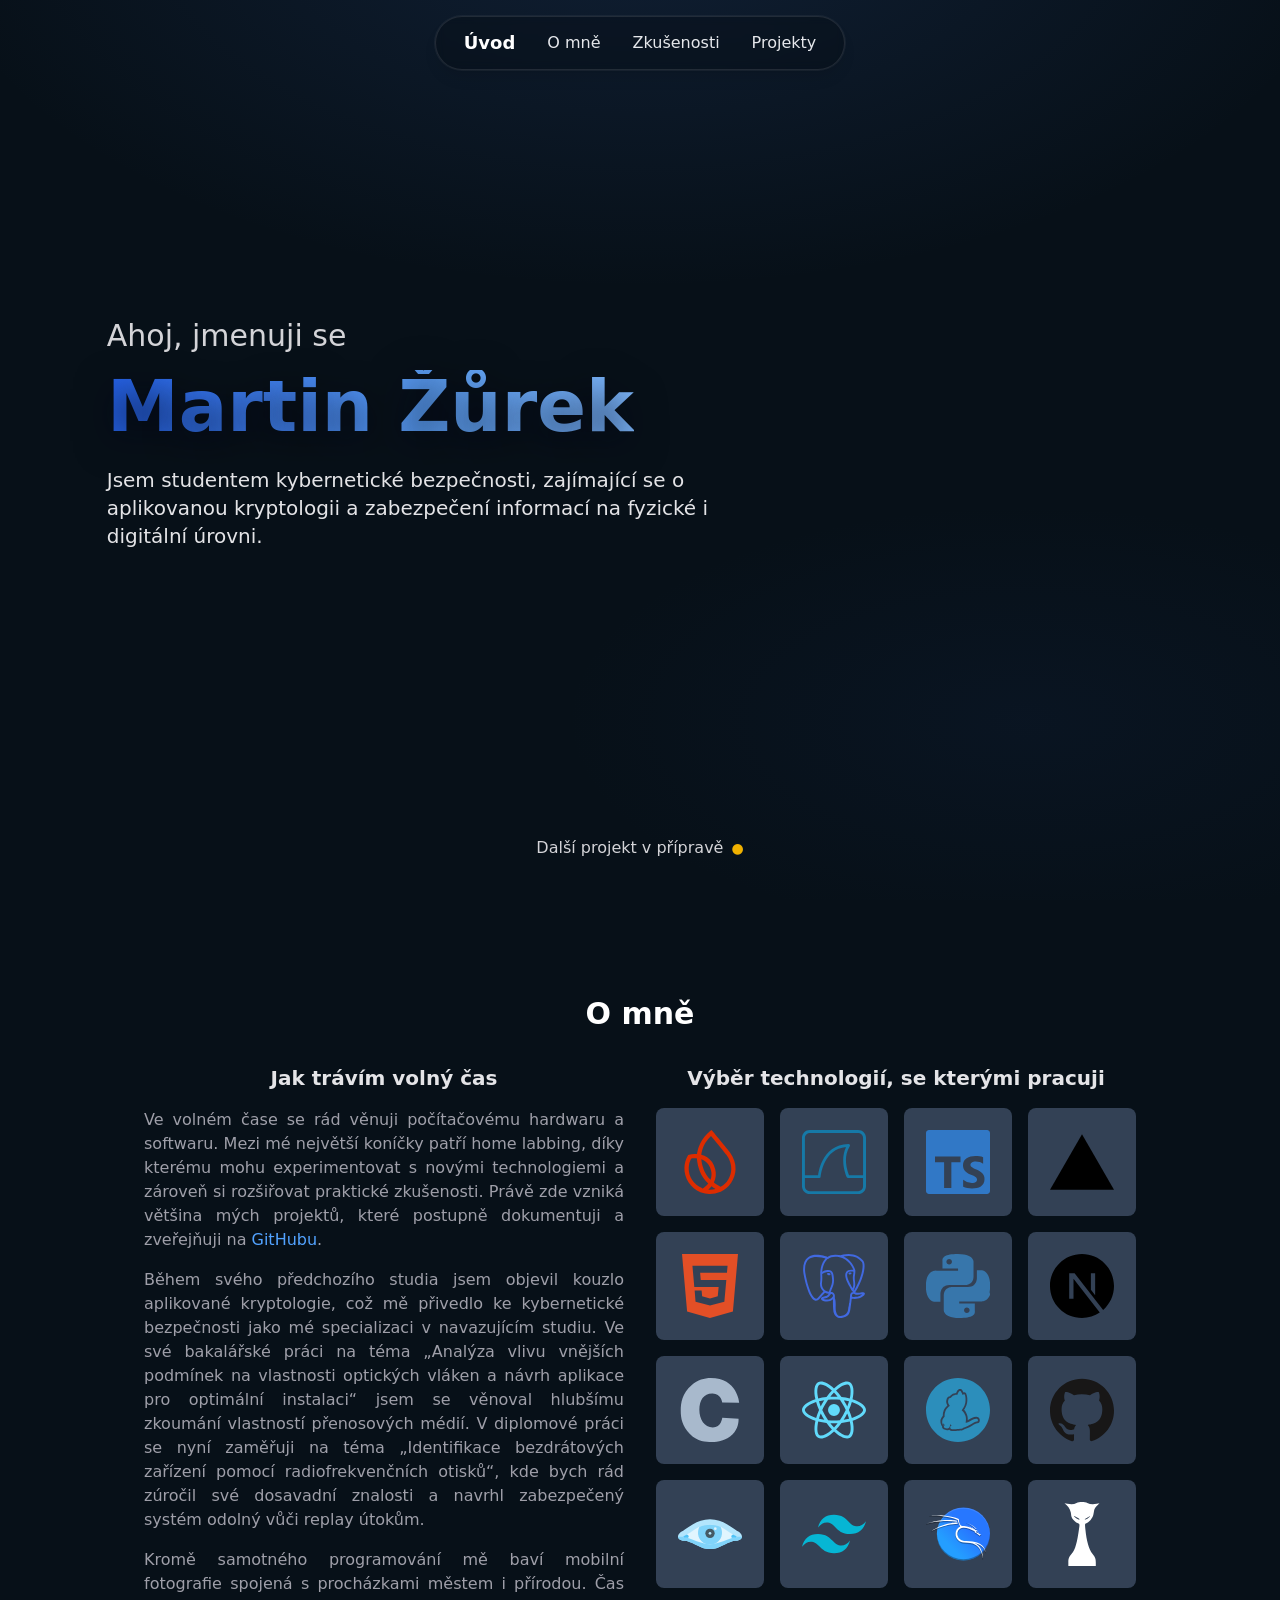
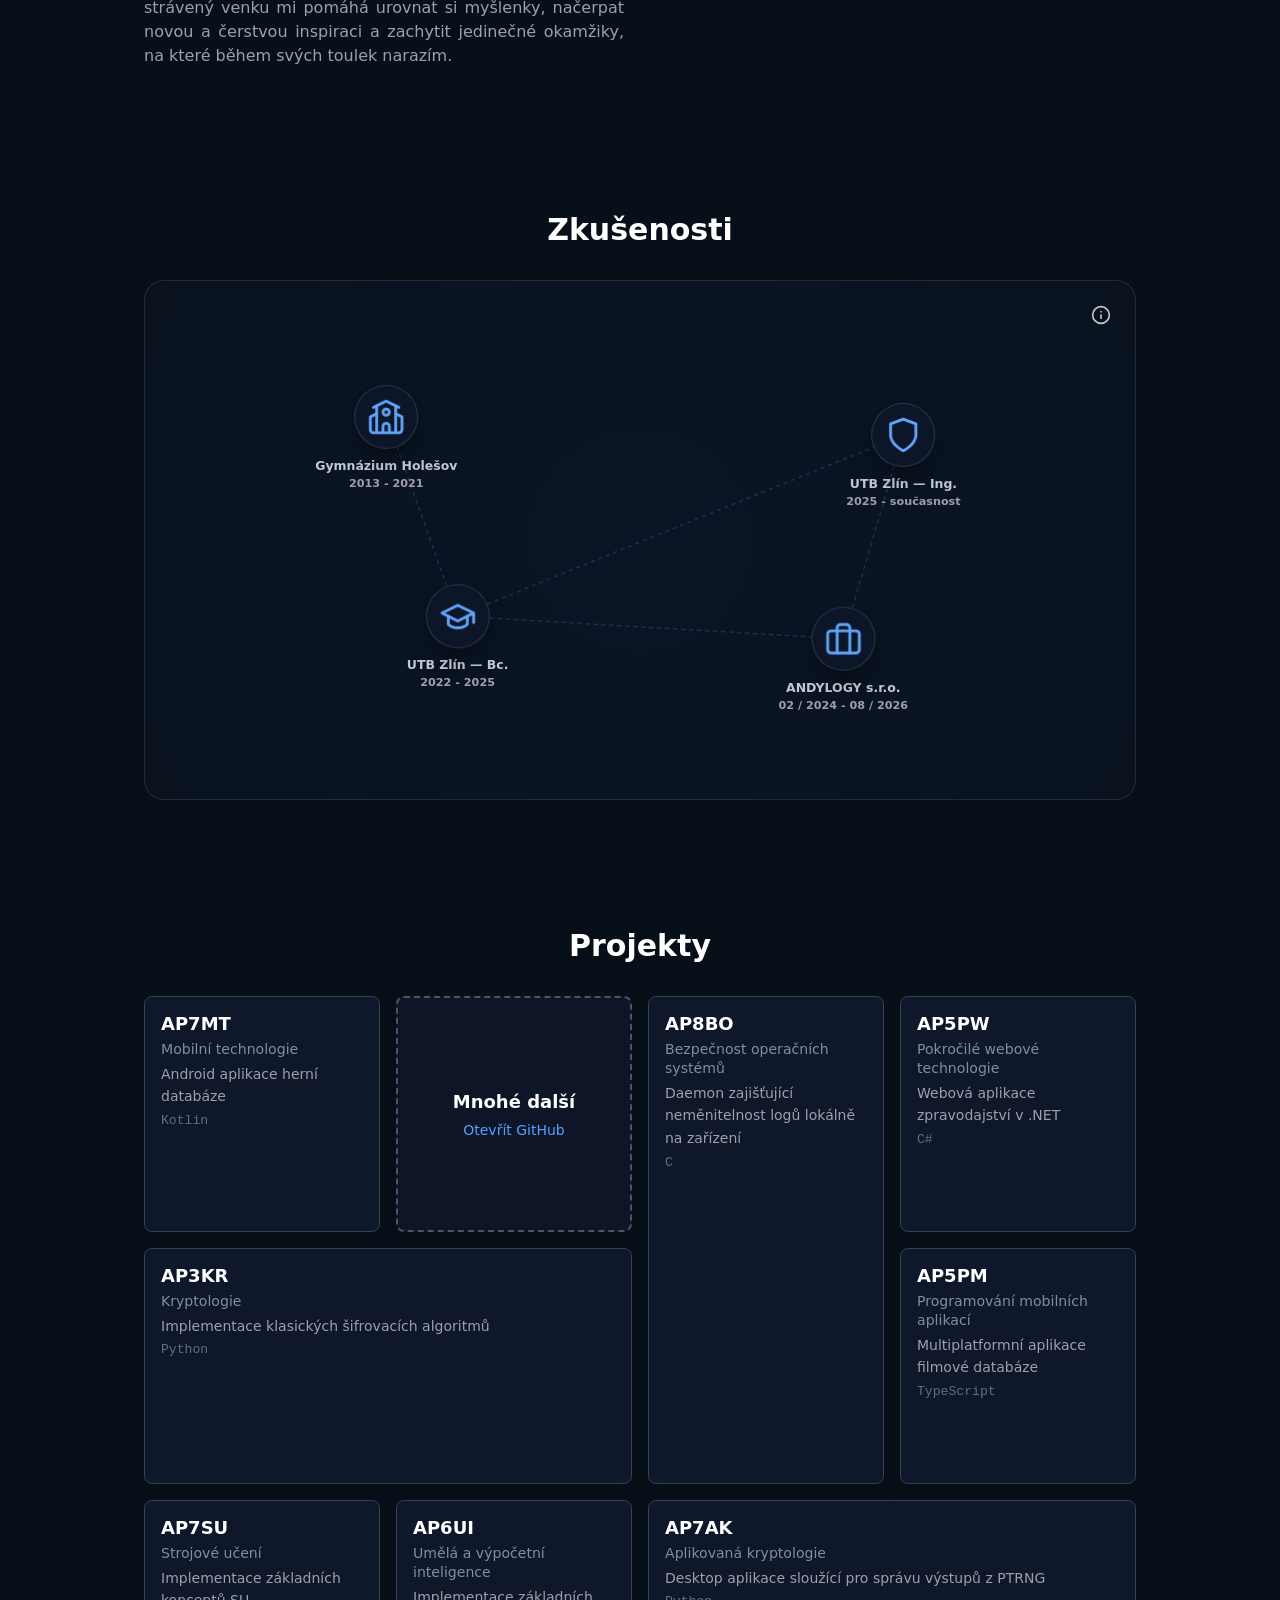
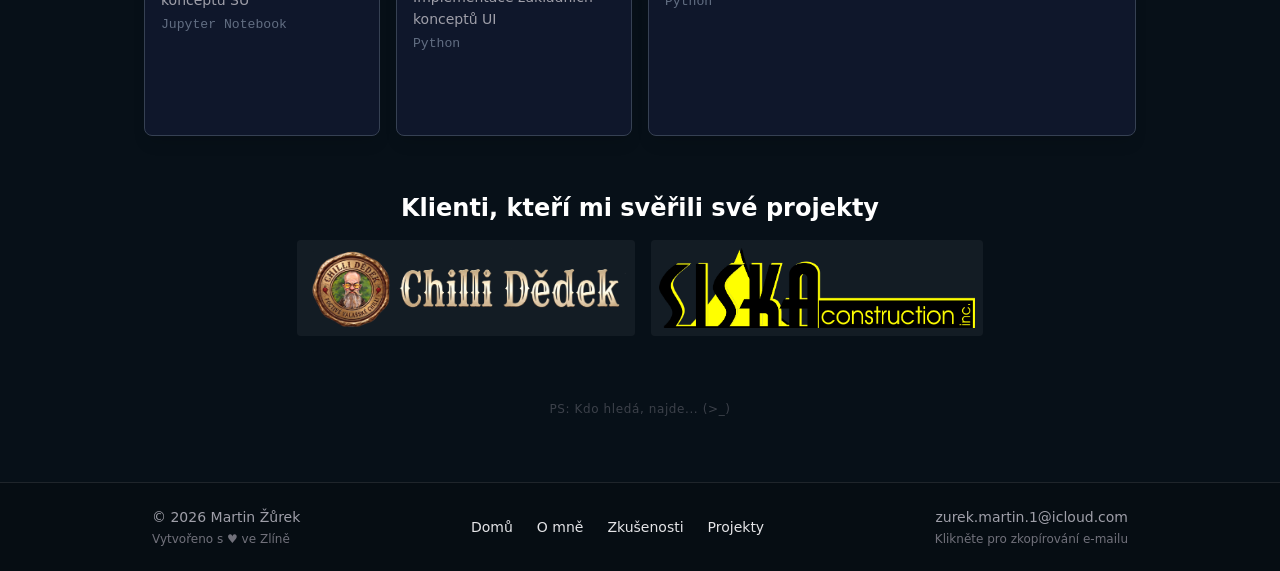
==== commit 3fc8aac6: "init" ====
--- a/index.html
+++ b/index.html
@@ -3,83 +3,59 @@
     <head>
         <meta charset="UTF-8" />
         <meta name="viewport" content="width=device-width, initial-scale=1.0" />
-        <title>Martin Žůrek</title>
+        <title>Martin Žůrek — Portfolio</title>
+        <meta name="description" content="Student kybernetické bezpečnosti, aplikované kryptologie a vývojář." />
+        <meta name="author" content="Martin Žůrek" />
+        <meta name="theme-color" content="#071018" />
+        <meta name="robots" content="index, follow" />
+        <link rel="canonical" href="https://zurekmartin.cz/" />
+        <link rel="icon" href="https://zurekmartin.cz/assets/logos/zurekmartin_logo.png" type="image/png" />
 
-        <link rel="preconnect" href="https://cdn.tailwindcss.com" crossorigin />
-        <link rel="preconnect" href="https://cdn.simpleicons.org" crossorigin />
-        <link rel="dns-prefetch" href="https://cdn.simpleicons.org" />
+        <meta property="og:title" content="Martin Žůrek — Portfolio" />
+        <meta property="og:description" content="Student kybernetické bezpečnosti, aplikované kryptologie a vývojář." />
+        <meta property="og:type" content="website" />
+        <meta property="og:url" content="https://zurekmartin.cz/" />
+        <meta property="og:image" content="https://zurekmartin.cz/assets/logos/zurekmartin_logo.png" />
+        <meta property="og:locale" content="cs_CZ" />
 
-        <script src="https://cdn.tailwindcss.com"></script>
-        <script>
-            tailwind.config = { theme: { extend: {} } };
+        <meta name="twitter:card" content="summary_large_image" />
+        <meta name="twitter:title" content="Martin Žůrek — Portfolio" />
+        <meta name="twitter:description" content="Student kybernetické bezpečnosti, aplikované kryptologie a vývojář." />
+        <meta name="twitter:image" content="https://zurekmartin.cz/assets/logos/zurekmartin_logo.png" />
+
+        <meta http-equiv="Content-Security-Policy" content="default-src 'self'; script-src 'self' 'unsafe-inline'; style-src 'self' 'unsafe-inline' https://fonts.googleapis.com; font-src 'self' https://fonts.gstatic.com; img-src 'self' data: https:; connect-src 'self';" />
+
+        <script type="application/ld+json">
+        {
+            "@context": "https://schema.org",
+            "@type": "Person",
+            "name": "Martin Žůrek",
+            "url": "https://zurekmartin.cz/",
+            "image": "https://zurekmartin.cz/assets/logos/zurekmartin_logo.png",
+            "jobTitle": "Student kybernetické bezpečnosti & Vývojář",
+            "sameAs": [
+                "https://github.com/ZurekMartin"
+            ]
+        }
         </script>
 
         <link rel="stylesheet" href="styles.css" />
+        <script src="script.js" defer></script>
     </head>
-    <body
-        class="min-h-screen bg-[#071018] text-zinc-200"
-        style="
-            --tech-icon-size: 64px;
-            --tech-padding: 12px;
-            --tech-tile-size: calc(
-                var(--tech-icon-size) + 2 * var(--tech-padding)
-            );
-            --grid-unit: calc(var(--tech-tile-size) * 2.25);
-            --grid-gap: 16px;
-        "
-    >
-        <header
-            class="fixed top-4 z-50 left-1/2 w-full max-w-4xl transform -translate-x-1/2"
-        >
+    <body class="min-h-screen bg-[#071018] text-zinc-200 antialiased selection:bg-blue-500 selection:text-white">
+        <a href="#main-content" class="sr-only focus:not-sr-only focus:fixed focus:top-4 focus:left-4 focus:z-100 focus:px-4 focus:py-2 focus:bg-blue-600 focus:text-white focus:rounded-md focus:shadow-lg">
+            Přeskočit na obsah
+        </a>
+
+        <header class="fixed top-4 z-50 left-1/2 w-full max-w-4xl transform -translate-x-1/2">
             <div class="flex items-center justify-center gap-4 relative">
-                <div
-                    class="desktop-pill backdrop-blur-xs border border-white/10 ring-1 ring-white/5 shadow-lg rounded-full px-6 py-3 bg-black/20"
-                >
+                <div class="desktop-pill backdrop-blur-xs border border-white/10 ring-1 ring-white/5 shadow-lg rounded-full px-6 py-3 bg-black/20">
                     <nav aria-label="Hlavní navigace" class="hidden md:block">
-                        <ul
-                            id="desktop-nav"
-                            class="flex items-center gap-6 text-gray-200 text-sm sm:text-base"
-                        >
-                            <li>
-                                <a
-                                    href="#hero"
-                                    class="nav-link hover:text-white/80 transition-all duration-200"
-                                    data-section="hero"
-                                    >Úvod</a
-                                >
-                            </li>
-                            <li>
-                                <a
-                                    href="#about"
-                                    class="nav-link hover:text-white/80 transition-all duration-200"
-                                    data-section="about"
-                                    >O mně</a
-                                >
-                            </li>
-                            <li>
-                                <a
-                                    href="#education"
-                                    class="nav-link hover:text-white/80 transition-all duration-200"
-                                    data-section="education"
-                                    >Vzdělání</a
-                                >
-                            </li>
-                            <li>
-                                <a
-                                    href="#experience"
-                                    class="nav-link hover:text-white/80 transition-all duration-200"
-                                    data-section="experience"
-                                    >Praxe</a
-                                >
-                            </li>
-                            <li>
-                                <a
-                                    href="#projects"
-                                    class="nav-link hover:text-white/80 transition-all duration-200"
-                                    data-section="projects"
-                                    >Projekty</a
-                                >
-                            </li>
+                        <ul id="desktop-nav" class="flex items-center gap-6 text-gray-200 text-sm sm:text-base">
+                            <li><a href="#hero" class="nav-link hover:text-white/80 transition-all duration-200 focus:outline-none focus:ring-2 focus:ring-blue-400 rounded px-1" data-section="hero" aria-label="Přejít na úvodní sekci">Úvod</a></li>
+                            <li><a href="#about" class="nav-link hover:text-white/80 transition-all duration-200 focus:outline-none focus:ring-2 focus:ring-blue-400 rounded px-1" data-section="about" aria-label="Přejít na sekci O mně">O mně</a></li>
+                            <li><a href="#experience" class="nav-link hover:text-white/80 transition-all duration-200 focus:outline-none focus:ring-2 focus:ring-blue-400 rounded px-1" data-section="experience" aria-label="Přejít na sekci Zkušenosti">Zkušenosti</a></li>
+                            <li><a href="#projects" class="nav-link hover:text-white/80 transition-all duration-200 focus:outline-none focus:ring-2 focus:ring-blue-400 rounded px-1" data-section="projects" aria-label="Přejít na sekci Projekty">Projekty</a></li>
                         </ul>
                     </nav>
                 </div>
@@ -87,369 +63,115 @@
         </header>
 
         <div class="mobile-button-container md:hidden" id="mobile-container">
-            <div
-                id="menu-btn"
-                role="button"
-                tabindex="0"
-                aria-expanded="false"
-                class="backdrop-blur-xs border border-white/10 ring-1 ring-white/5 shadow-lg rounded-full p-3 bg-black/20 text-white"
-            >
-                <svg
-                    id="icon-menu"
-                    xmlns="http://www.w3.org/2000/svg"
-                    class="w-6 h-6"
-                    fill="none"
-                    viewBox="0 0 24 24"
-                    stroke-width="1.5"
-                    stroke="currentColor"
-                >
-                    <path
-                        stroke-linecap="round"
-                        stroke-linejoin="round"
-                        d="M3.75 6.75h16.5M3.75 12h16.5m-16.5 5.25h16.5"
-                    />
+            <div id="menu-btn" role="button" tabindex="0" aria-expanded="false" aria-label="Otevřít hlavní navigaci" class="backdrop-blur-xs border border-white/10 ring-1 ring-white/5 shadow-lg rounded-full p-3 bg-black/20 text-white focus:outline-none focus:ring-2 focus:ring-blue-400">
+                <svg id="icon-menu" xmlns="http://www.w3.org/2000/svg" class="w-6 h-6" fill="none" viewBox="0 0 24 24" stroke-width="1.5" stroke="currentColor" aria-hidden="true">
+                    <path stroke-linecap="round" stroke-linejoin="round" d="M3.75 6.75h16.5M3.75 12h16.5m-16.5 5.25h16.5"/>
                 </svg>
 
-                <button
-                    id="panel-close"
-                    class="overlay-close"
-                    aria-label="Zavřít menu"
-                >
-                    <svg
-                        id="icon-close"
-                        xmlns="http://www.w3.org/2000/svg"
-                        class="w-6 h-6"
-                        viewBox="0 0 24 24"
-                        fill="none"
-                        stroke-width="1.5"
-                        stroke="currentColor"
-                    >
-                        <path
-                            stroke-linecap="round"
-                            stroke-linejoin="round"
-                            d="M6 18L18 6M6 6l12 12"
-                        />
+                <button id="panel-close" class="overlay-close" aria-label="Zavřít menu">
+                    <svg id="icon-close" xmlns="http://www.w3.org/2000/svg" class="w-6 h-6" viewBox="0 0 24 24" fill="none" stroke-width="1.5" stroke="currentColor" aria-hidden="true">
+                        <path stroke-linecap="round" stroke-linejoin="round" d="M6 18L18 6M6 6l12 12"/>
                     </svg>
                 </button>
 
                 <div class="panel-content" aria-hidden="true">
                     <nav class="overlay-nav" aria-label="Mobilní navigace">
-                        <ul
-                            class="flex flex-col gap-2 text-gray-200 text-sm px-6 py-6"
-                        >
-                            <li>
-                                <a
-                                    href="#hero"
-                                    class="nav-link text-center block hover:text-white/80 transition-all duration-200"
-                                    data-section="hero"
-                                    >Úvod</a
-                                >
-                            </li>
-                            <li>
-                                <a
-                                    href="#about"
-                                    class="nav-link text-center block hover:text-white/80 transition-all duration-200"
-                                    data-section="about"
-                                    >O mně</a
-                                >
-                            </li>
-                            <li>
-                                <a
-                                    href="#education"
-                                    class="nav-link text-center block hover:text-white/80 transition-all duration-200"
-                                    data-section="education"
-                                    >Vzdělání</a
-                                >
-                            </li>
-                            <li>
-                                <a
-                                    href="#experience"
-                                    class="nav-link text-center block hover:text-white/80 transition-all duration-200"
-                                    data-section="experience"
-                                    >Praxe</a
-                                >
-                            </li>
-                            <li>
-                                <a
-                                    href="#projects"
-                                    class="nav-link text-center block hover:text-white/80 transition-all duration-200"
-                                    data-section="projects"
-                                    >Projekty</a
-                                >
-                            </li>
+                        <ul class="flex flex-col gap-2 text-gray-200 text-xl px-6 py-6">
+                            <li><a href="#hero" class="nav-link text-center block hover:text-white/80 transition-all duration-200" data-section="hero" aria-label="Přejít na úvodní sekci">Úvod</a></li>
+                            <li><a href="#about" class="nav-link text-center block hover:text-white/80 transition-all duration-200" data-section="about" aria-label="Přejít na sekci O mně">O mně</a></li>
+                            <li><a href="#experience" class="nav-link text-center block hover:text-white/80 transition-all duration-200" data-section="experience" aria-label="Přejít na sekci Zkušenosti">Zkušenosti</a></li>
+                            <li><a href="#projects" class="nav-link text-center block hover:text-white/80 transition-all duration-200" data-section="projects" aria-label="Přejít na sekci Projekty">Projekty</a></li>
                         </ul>
                     </nav>
                 </div>
             </div>
         </div>
 
-        <section
-            id="hero"
-            class="min-h-screen flex items-center justify-center relative overflow-hidden text-white hero-bg"
-        >
-            <div class="text-left px-4 max-w-5xl mx-auto relative z-10">
-                <h1 class="mb-6 leading-tight">
-                    <span
-                        class="block text-2xl md:text-3xl font-medium text-zinc-300 mb-2"
-                        >Ahoj, jmenuji se</span
-                    >
-                    <span
-                        class="block text-5xl md:text-7xl font-extrabold hero-name"
-                        >Martin Žůrek</span
-                    >
-                </h1>
+        <section id="hero" class="min-h-screen flex items-center justify-center relative text-white hero-bg" aria-label="Úvodní představení">
+            <div id="hero-content" class="text-left px-4 max-w-5xl mx-auto relative z-10"></div>
 
-                <p
-                    class="text-lg md:text-xl text-zinc-200 mb-8 max-w-3xl mx-auto"
-                >
-                    Jsem studentem kybernetické bezpečnosti, zajímající se o
-                    aplikovanou kryptologii a zabezpečení informací na fyzické i
-                    digitální úrovni.
-                </p>
-            </div>
-
-            <div
-                class="absolute inset-0 z-0 hero-overlay pointer-events-none"
-                aria-hidden="true"
-            ></div>
-
-            <div
-                id="hero-hint"
-                class="absolute bottom-10 left-1/2 transform -translate-x-1/2 text-center text-zinc-300 transition-opacity duration-100 z-10"
-            >
-                <p>
-                    Další projekt v přípravě<span
-                        class="text-yellow-500 text-sm ml-2"
-                        >●</span
-                    >
-                </p>
+            <div id="hero-hint" class="absolute bottom-10 left-1/2 transform -translate-x-1/2 text-center text-zinc-300 transition-opacity duration-100 z-10 pointer-events-none">
+                <p>Další projekt v přípravě<span class="text-yellow-500 text-sm ml-2" aria-hidden="true">●</span></p>
             </div>
         </section>
 
-        <main class="px-4 py-8 max-w-5xl mx-auto">
-            <section id="about" class="py-16 scroll-mt-8">
-                <h2 class="text-3xl font-bold text-white mb-8 text-center">
-                    O mně
-                </h2>
+        <main id="main-content" class="px-4 py-8 max-w-5xl mx-auto">
+            <section id="about" class="py-16 scroll-mt-20" aria-labelledby="about-heading">
+                <h2 id="about-heading" class="text-3xl font-bold text-white mb-8 text-center">O mně</h2>
                 <div class="grid md:grid-cols-2 gap-8">
-                    <div class="text-center md:text-left">
-                        <h3 class="text-xl font-semibold mb-4 text-center">
-                            Jak trávím volný čas
-                        </h3>
-                        <p class="text-zinc-400 mb-4 text-justify">
-                            Ve volném čase se rád věnuji počítačovému hardwaru a
-                            softwaru. Mezi mé největší koníčky patří home
-                            labbing, díky kterému mohu experimentovat s novými
-                            technologiemi a zároveň si rozšiřovat praktické
-                            zkušenosti. Právě zde vzniká většina mých projektů,
-                            které postupně dokumentuji a zveřejňuji na
-                            <a
-                                href="https://github.com/ZurekMartin"
-                                target="_blank"
-                                rel="noopener noreferrer"
-                                class="text-blue-400 hover:text-blue-300 transition-colors"
-                            >
-                                GitHubu </a
-                            >.
-                        </p>
-                        <p class="text-zinc-400 mb-4 text-justify">
-                            Během svého předchozího studia jsem objevil kouzlo
-                            aplikované kryptologie, což mě přivedlo ke
-                            kybernetické bezpečnosti jako mé specializaci v
-                            navazujícím studiu. Ve své bakalářské práci na téma
-                            „Analýza vlivu vnějších podmínek na vlastnosti
-                            optických vláken a návrh aplikace pro optimální
-                            instalaci“ jsem se věnoval hlubšímu zkoumání
-                            vlastností přenosových médií. V diplomové práci se
-                            nyní zaměřuji na téma „Identifikace bezdrátových
-                            zařízení pomocí radiofrekvenčních otisků“, kde bych
-                            rád zúročil své dosavadní znalosti a navrhl
-                            zabezpečený systém odolný vůči replay útokům.
-                        </p>
-                        <p class="text-zinc-400 mb-4 text-justify">
-                            Kromě samotného programování mě baví mobilní
-                            fotografie spojená s procházkami městem i přírodou.
-                            Čas strávený venku mi pomáhá urovnat si myšlenky,
-                            načerpat novou a čerstvou inspiraci a zachytit
-                            jedinečné okamžiky, na které během svých toulek
-                            narazím.
-                        </p>
-                    </div>
+                    <article class="text-center md:text-left">
+                        <h3 id="about-subheading" class="text-xl font-semibold mb-4 text-center"></h3>
+                        <div id="about-paragraphs"></div>
+                    </article>
 
-                    <div class="text-center md:text-left">
-                        <h3 class="text-xl font-semibold mb-4 text-center">
-                            Výběr technologií se kterými pracuji
-                        </h3>
-
-                        <div
-                            id="logos-grid"
-                            class="grid grid-cols-4 gap-4"
-                        ></div>
-                    </div>
+                    <article class="text-center md:text-left">
+                        <h3 id="tech-subheading" class="text-xl font-semibold mb-4 text-center"></h3>
+                        <div id="logos-grid" class="grid grid-cols-4 gap-4" aria-label="Mřížka používaných technologií"></div>
+                    </article>
                 </div>
             </section>
 
-            <section
-                id="education-mobile"
-                class="py-16 scroll-mt-8 block md:hidden"
-            >
-                <h2 class="text-3xl font-bold text-white mb-8 text-center">
-                    Vzdělání
-                </h2>
-                <div>
-                    <div id="timeline-container-mobile" class="relative">
-                        <div
-                            id="timeline-line-mobile"
-                            class="absolute left-[64px] transform -translate-x-1/2 flex flex-col items-center pointer-events-none z-0"
-                            style="top: 0; height: 100%"
-                        >
-                            <div
-                                class="w-px flex-1 timeline-gradient mx-auto"
-                            ></div>
+            <section id="experience" class="py-16 scroll-mt-20" aria-labelledby="experience-heading">
+                <h2 id="experience-heading" class="text-3xl font-bold text-white mb-8 text-center">Zkušenosti</h2>
+                <div class="experience-container" id="experience-container">
+                    <div class="experience-info-wrapper">
+                        <button type="button" class="experience-info-trigger" aria-label="Nápověda k sekci zkušeností" aria-describedby="experience-tooltip-text" tabindex="0">
+                            <svg class="w-5 h-5" viewBox="0 0 24 24" fill="none" stroke="currentColor" stroke-width="2" stroke-linecap="round" stroke-linejoin="round" aria-hidden="true">
+                                <circle cx="12" cy="12" r="10"></circle>
+                                <line x1="12" y1="16" x2="12" y2="12"></line>
+                                <line x1="12" y1="8" x2="12.01" y2="8"></line>
+                            </svg>
+                        </button>
+                        <div id="experience-tooltip-text" class="experience-info-tooltip" role="tooltip">
+                            Kliknutím na položku zobrazíte více info.
                         </div>
-
-                        <div
-                            id="timeline-marker-mobile"
-                            class="absolute w-4 h-4 pointer-events-none z-50"
-                            style="
-                                left: 64px;
-                                transform: translateX(-50%) translateY(0px);
-                            "
-                        >
-                            <div
-                                id="timeline-marker-inner-mobile"
-                                class="w-full h-full rounded-full bg-blue-400 shadow-2xl ring-2 ring-blue-900/25"
-                            ></div>
-                        </div>
-
-                        <div id="timeline-items-mobile" class="space-y-8"></div>
                     </div>
+                    <svg class="experience-svg" id="experience-svg" aria-hidden="true"></svg>
+                    <div class="experience-nodes" id="experience-nodes"></div>
                 </div>
             </section>
 
-            <section id="education" class="py-16 scroll-mt-8">
-                <h2 class="text-3xl font-bold text-white mb-8 text-center">
-                    Vzdělání
-                </h2>
-                <div>
-                    <div id="timeline-container" class="relative">
-                        <div
-                            id="timeline-line"
-                            class="absolute left-1/2 transform -translate-x-1/2 flex flex-col items-center pointer-events-none z-0"
-                            style="top: 0; height: 100%"
-                        >
-                            <div
-                                class="w-px flex-1 timeline-gradient mx-auto"
-                            ></div>
-                        </div>
+            <section id="projects" class="py-16 scroll-mt-20" aria-labelledby="proj-heading">
+                <h2 id="proj-heading" class="text-3xl font-bold text-white mb-8 text-center">Projekty</h2>
+                <div class="flex justify-center items-start pb-8">
+                    <div id="bento-grid" class="bg-transparent max-w-5xl w-full grid gap-4" aria-label="Přehled vybraných projektů"></div>
+                </div>
 
-                        <div
-                            id="timeline-marker"
-                            class="absolute w-4 h-4 pointer-events-none z-50"
-                            style="
-                                left: 50%;
-                                transform: translateX(-50%) translateY(0px);
-                            "
-                        >
-                            <div
-                                id="timeline-marker-inner"
-                                class="w-full h-full rounded-full bg-blue-400 shadow-2xl ring-2 ring-blue-900/25"
-                            ></div>
-                        </div>
-
-                        <div id="timeline-items" class="space-y-8"></div>
-                    </div>
-                </div>
+                <h3 id="clients-heading" class="text-2xl font-semibold text-white mb-4 mt-6 text-center"></h3>
+                <div id="other-projects" class="mt-2 flex gap-4 justify-center items-center flex-wrap" aria-label="Logo klienti a spolupráce"></div>
             </section>
 
-            <section id="experience" class="py-16 scroll-mt-8">
-                <h2 class="text-3xl font-bold text-white mb-8 text-center">
-                    Praxe
-                </h2>
+            <p class="hidden md:block text-center text-[12px] text-zinc-500/50 mb-8 select-none tracking-wider" aria-hidden="true">
+                PS: Kdo hledá, najde... (&gt;_)
+            </p>
+        </main>
 
-                <div id="experience-items" class="space-y-8"></div>
-            </section>
-
-            <section id="projects" class="py-16 scroll-mt-8">
-                <h2 class="text-3xl font-bold text-white mb-8 text-center">
-                    Projekty
-                </h2>
-
-                <div
-                    class="flex justify-center items-start"
-                    style="padding-top: 2rem; padding-bottom: 2rem"
-                >
-                    <div
-                        id="bento-grid"
-                        class="bg-transparent max-w-5xl w-full"
-                        style="display: grid; gap: 16px"
-                    ></div>
+        <footer class="border-t border-white/10 bg-black/20 text-zinc-200 py-6">
+            <div class="max-w-5xl mx-auto px-6 flex flex-col-reverse md:flex-row items-center justify-between gap-1 md:gap-0">
+                <div class="flex flex-col-reverse md:flex-col text-center md:text-left gap-1 md:gap-0 md:space-y-1 py-0 md:py-0">
+                    <p class="text-sm text-zinc-400 mt-1 md:mt-0">
+                        © <span id="footer-year"></span>
+                        <a id="footer-author-link" href="#" class="hover:text-white/80 transition-colors duration-200 focus:outline-none focus:ring-2 focus:ring-blue-400 rounded" target="_blank" rel="noopener noreferrer"></a>
+                    </p>
+                    <p id="footer-location" class="text-xs text-zinc-500"></p>
                 </div>
 
-                <h3
-                    class="text-2xl font-semibold text-white mb-4 mt-6 text-center"
-                >
-                    Klienti, kteří mi svěřili své projekty
-                </h3>
-
-                <div
-                    id="other-projects"
-                    class="mt-2 flex gap-4 justify-center items-center flex-wrap"
-                ></div>
-            </section>
-        </main>
-
-        <footer
-            class="border-t border-white/10 bg-black/20 text-zinc-200 py-6 mt-16"
-        >
-            <div
-                class="max-w-4xl mx-auto px-6 flex flex-col sm:flex-row items-center justify-between gap-1 sm:gap-0"
-            >
-                <div class="text-center sm:text-left space-y-1 py-0 sm:py-0">
-                    <p class="text-sm text-zinc-400">
-                        © <span id="footer-year"></span>
-                        <a
-                            href="https://github.com/ZurekMartin"
-                            class="hover:text-white/80 transition-colors duration-200"
-                            target="_blank"
-                            rel="noopener noreferrer"
-                        >
-                            Martin Žůrek
-                        </a>
-                    </p>
-                    <p class="text-xs text-zinc-500">
-                        Made with <span aria-hidden>♥</span>
-                    </p>
-                </div>
-
-                <nav class="hidden md:flex space-x-6 text-sm">
-                    <a href="#hero" class="hover:text-white/80">Domů</a>
-                    <a href="#about" class="hover:text-white/80">O mně</a>
-                    <a href="#education" class="hover:text-white/80"
-                        >Vzdělání</a
-                    >
-                    <a href="#experience" class="hover:text-white/80">Praxe</a>
-                    <a href="#projects" class="hover:text-white/80">Projekty</a>
+                <nav class="hidden md:flex space-x-6 text-sm" aria-label="Navigace v patičce">
+                    <a href="#hero" class="hover:text-white/80 focus:outline-none focus:ring-2 focus:ring-blue-400 rounded" aria-label="Domů">Domů</a>
+                    <a href="#about" class="hover:text-white/80 focus:outline-none focus:ring-2 focus:ring-blue-400 rounded" aria-label="O mně">O mně</a>
+                    <a href="#experience" class="hover:text-white/80 focus:outline-none focus:ring-2 focus:ring-blue-400 rounded" aria-label="Zkušenosti">Zkušenosti</a>
+                    <a href="#projects" class="hover:text-white/80 focus:outline-none focus:ring-2 focus:ring-blue-400 rounded" aria-label="Projekty">Projekty</a>
                 </nav>
 
-                <div class="text-center sm:text-right space-y-1 py-0 sm:py-0">
-                    <div
-                        class="flex justify-center sm:justify-end items-center"
-                    >
-                        <a
-                            id="footer-email"
-                            href="mailto:zurek.martin.1@icloud.com?subject=Spolupr%C3%A1ce%20%2F%20Dotaz"
-                            class="text-sm text-zinc-400 hover:text-white/80 transition-colors duration-200"
-                        >
-                            zurek.martin.1@icloud.com
-                        </a>
+                <div class="text-center md:text-right space-y-1 py-0 md:py-0">
+                    <div class="flex justify-center md:justify-end items-center">
+                        <a id="footer-email" href="#" class="text-sm text-zinc-400 hover:text-white/80 transition-colors duration-200 cursor-pointer focus:outline-none focus:ring-2 focus:ring-blue-400 rounded"></a>
                     </div>
-                    <p class="text-xs text-zinc-500 hidden md:block">
-                        Klikněte pro otevření mail klienta
-                    </p>
+                    <p class="text-xs text-zinc-500 hidden md:block">Klikněte pro zkopírování e-mailu</p>
                 </div>
             </div>
+
+            <div id="copy-toast" class="copy-toast hidden" role="status" aria-live="polite"></div>
         </footer>
-        <script src="script.js" defer></script>
     </body>
 </html>
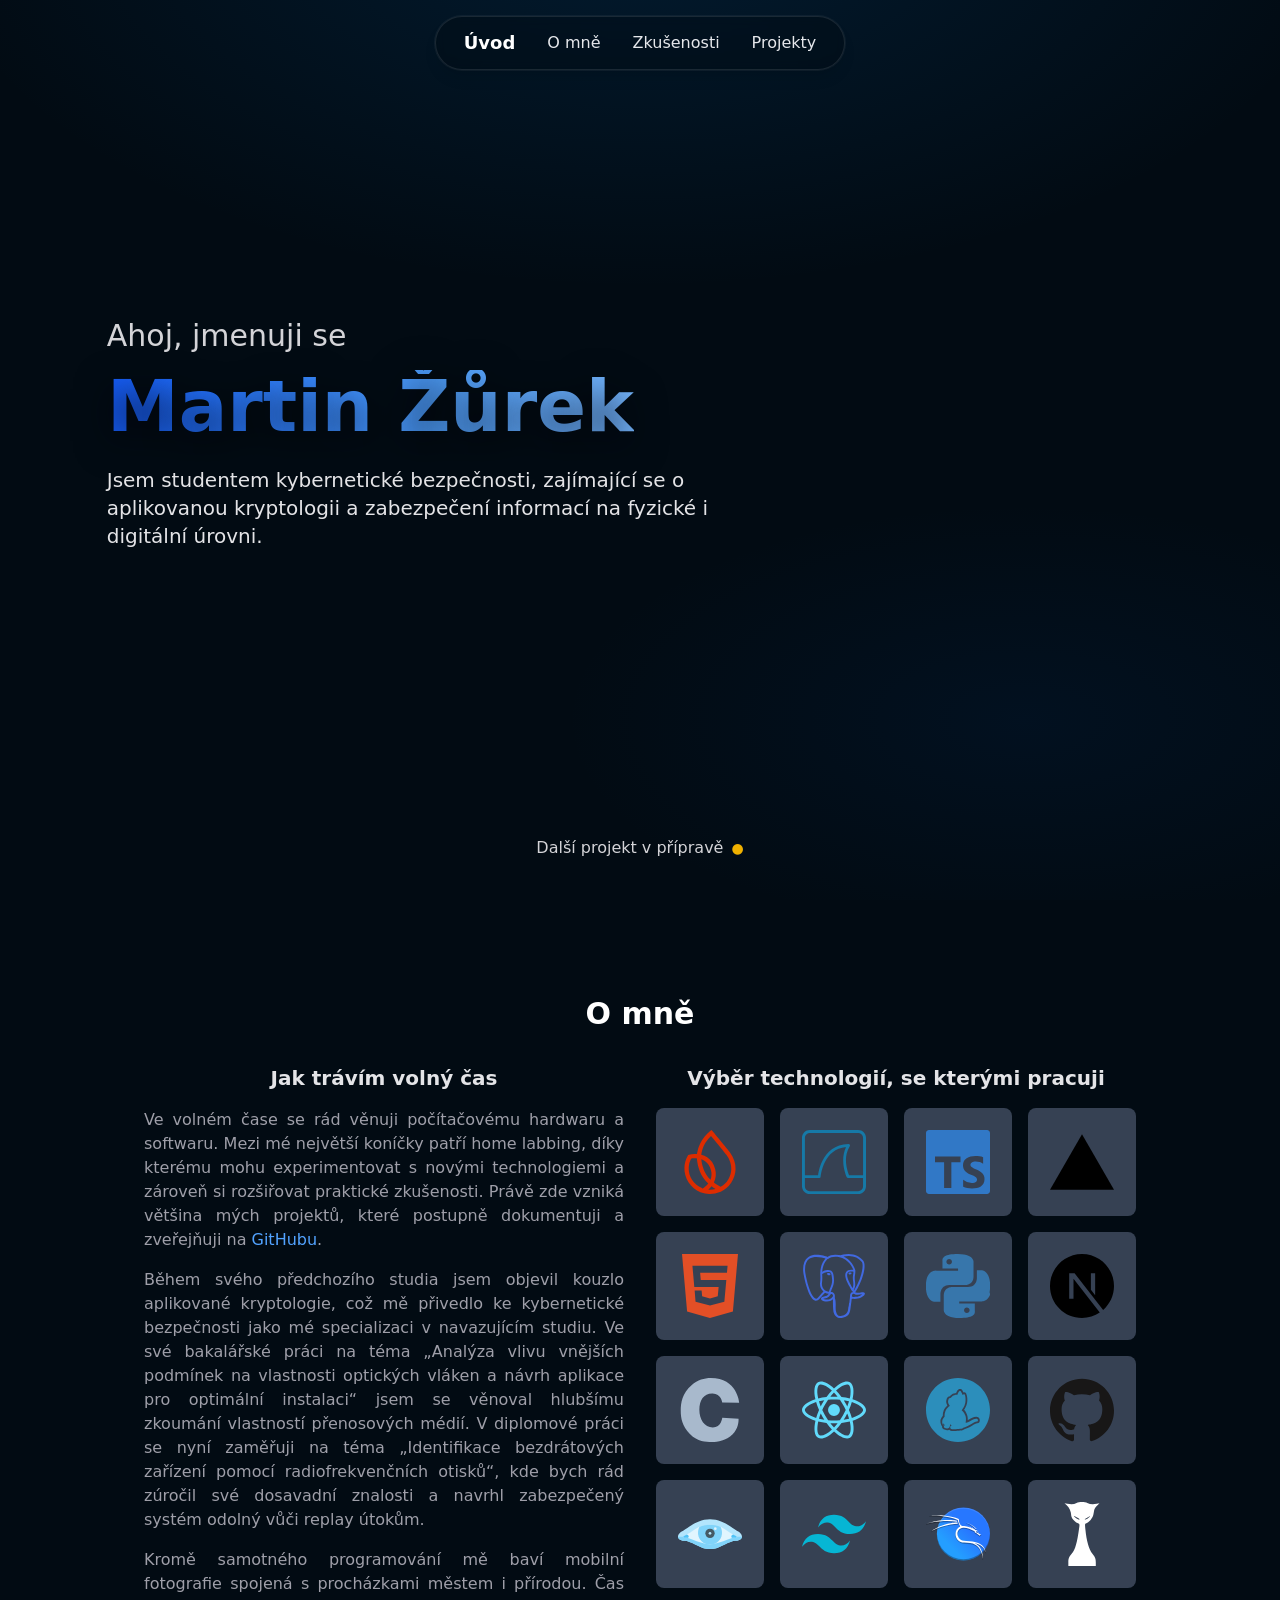
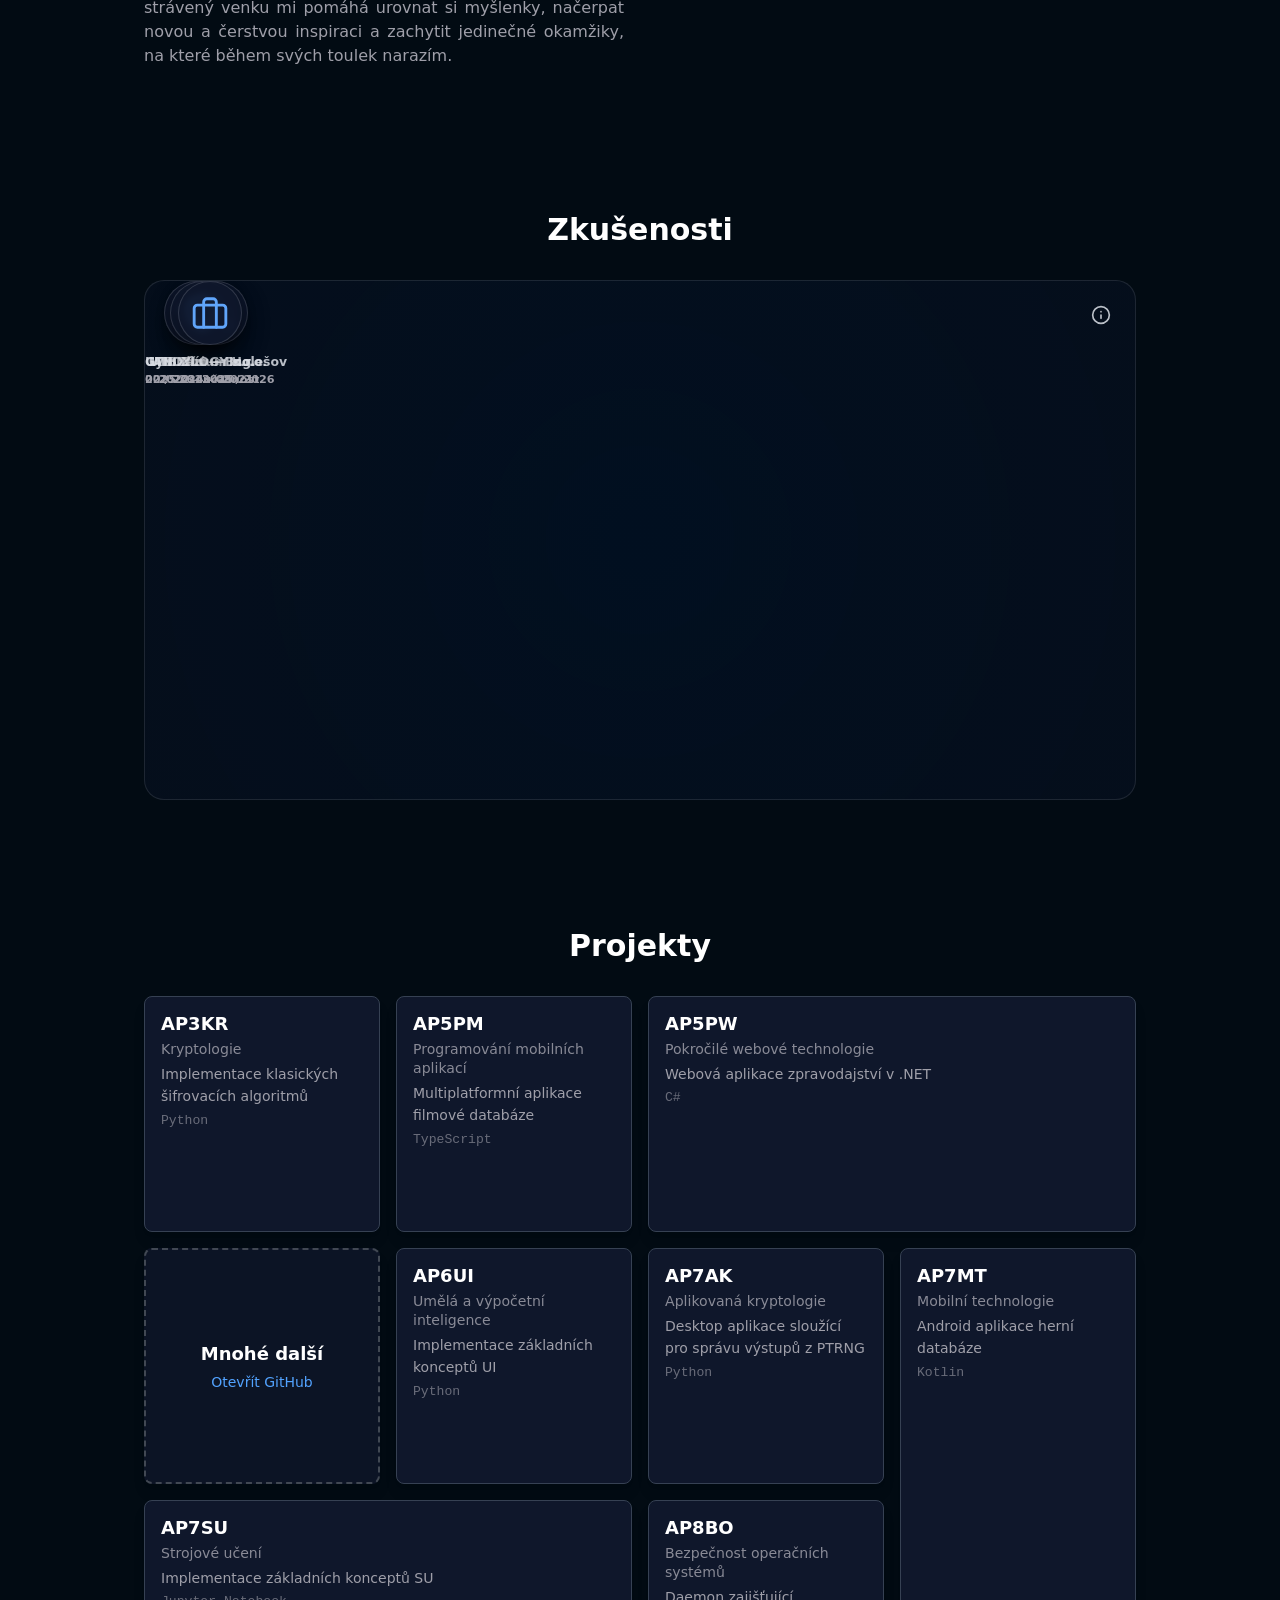
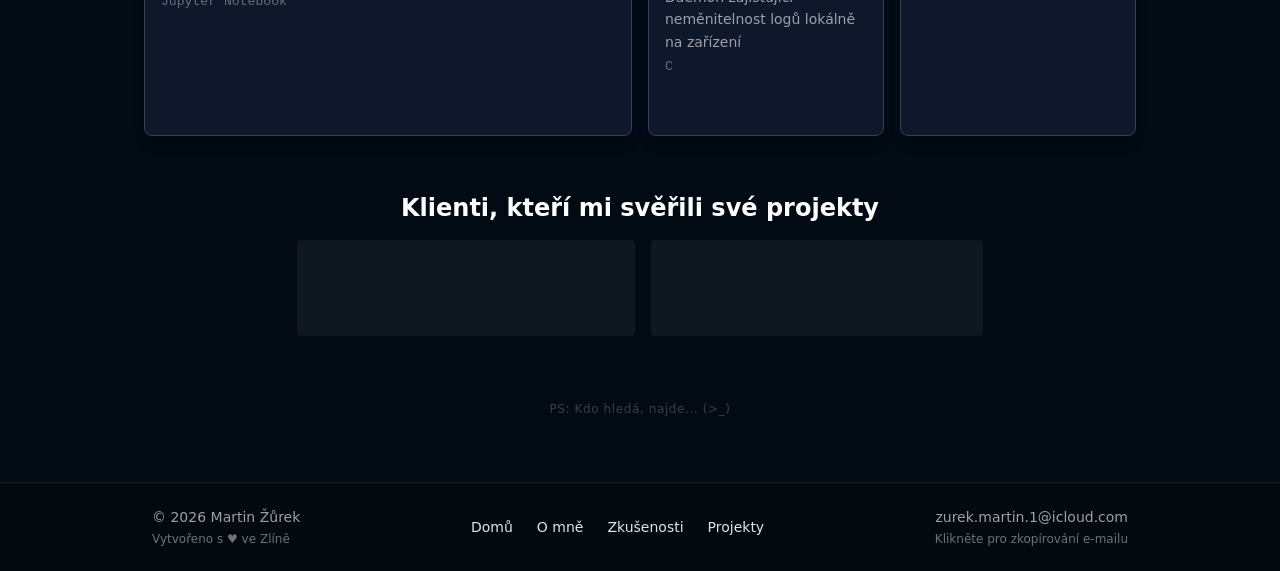
==== commit 0cd96978: "upd website" ====
--- a/index.html
+++ b/index.html
@@ -23,21 +23,7 @@
         <meta name="twitter:description" content="Student kybernetické bezpečnosti, aplikované kryptologie a vývojář." />
         <meta name="twitter:image" content="https://zurekmartin.cz/assets/logos/zurekmartin_logo.png" />
 
-        <meta http-equiv="Content-Security-Policy" content="default-src 'self'; script-src 'self' 'unsafe-inline'; style-src 'self' 'unsafe-inline' https://fonts.googleapis.com; font-src 'self' https://fonts.gstatic.com; img-src 'self' data: https:; connect-src 'self';" />
-
-        <script type="application/ld+json">
-        {
-            "@context": "https://schema.org",
-            "@type": "Person",
-            "name": "Martin Žůrek",
-            "url": "https://zurekmartin.cz/",
-            "image": "https://zurekmartin.cz/assets/logos/zurekmartin_logo.png",
-            "jobTitle": "Student kybernetické bezpečnosti & Vývojář",
-            "sameAs": [
-                "https://github.com/ZurekMartin"
-            ]
-        }
-        </script>
+        <meta http-equiv="Content-Security-Policy" content="default-src 'self'; script-src 'self'; style-src 'self' https://fonts.googleapis.com; font-src 'self' https://fonts.gstatic.com; img-src 'self' data: https:; connect-src 'self';" />
 
         <link rel="stylesheet" href="styles.css" />
         <script src="script.js" defer></script>
@@ -63,13 +49,15 @@
         </header>
 
         <div class="mobile-button-container md:hidden" id="mobile-container">
-            <div id="menu-btn" role="button" tabindex="0" aria-expanded="false" aria-label="Otevřít hlavní navigaci" class="backdrop-blur-xs border border-white/10 ring-1 ring-white/5 shadow-lg rounded-full p-3 bg-black/20 text-white focus:outline-none focus:ring-2 focus:ring-blue-400">
-                <svg id="icon-menu" xmlns="http://www.w3.org/2000/svg" class="w-6 h-6" fill="none" viewBox="0 0 24 24" stroke-width="1.5" stroke="currentColor" aria-hidden="true">
-                    <path stroke-linecap="round" stroke-linejoin="round" d="M3.75 6.75h16.5M3.75 12h16.5m-16.5 5.25h16.5"/>
-                </svg>
+            <div id="menu-btn" class="backdrop-blur-xs border border-white/10 ring-1 ring-white/5 shadow-lg rounded-full p-3 bg-black/20 text-white">
+                <button type="button" id="icon-menu" class="mobile-menu-trigger focus:outline-none focus:ring-2 focus:ring-blue-400 rounded-full" aria-expanded="false" aria-label="Otevřít hlavní navigaci">
+                    <svg xmlns="http://www.w3.org/2000/svg" class="w-6 h-6" fill="none" viewBox="0 0 24 24" stroke-width="1.5" stroke="currentColor" aria-hidden="true">
+                        <path stroke-linecap="round" stroke-linejoin="round" d="M3.75 6.75h16.5M3.75 12h16.5m-16.5 5.25h16.5"/>
+                    </svg>
+                </button>
 
-                <button id="panel-close" class="overlay-close" aria-label="Zavřít menu">
-                    <svg id="icon-close" xmlns="http://www.w3.org/2000/svg" class="w-6 h-6" viewBox="0 0 24 24" fill="none" stroke-width="1.5" stroke="currentColor" aria-hidden="true">
+                <button type="button" id="panel-close" class="overlay-close focus:outline-none focus:ring-2 focus:ring-blue-400 rounded" aria-label="Zavřít menu">
+                    <svg xmlns="http://www.w3.org/2000/svg" class="w-6 h-6" viewBox="0 0 24 24" fill="none" stroke-width="1.5" stroke="currentColor" aria-hidden="true">
                         <path stroke-linecap="round" stroke-linejoin="round" d="M6 18L18 6M6 6l12 12"/>
                     </svg>
                 </button>
